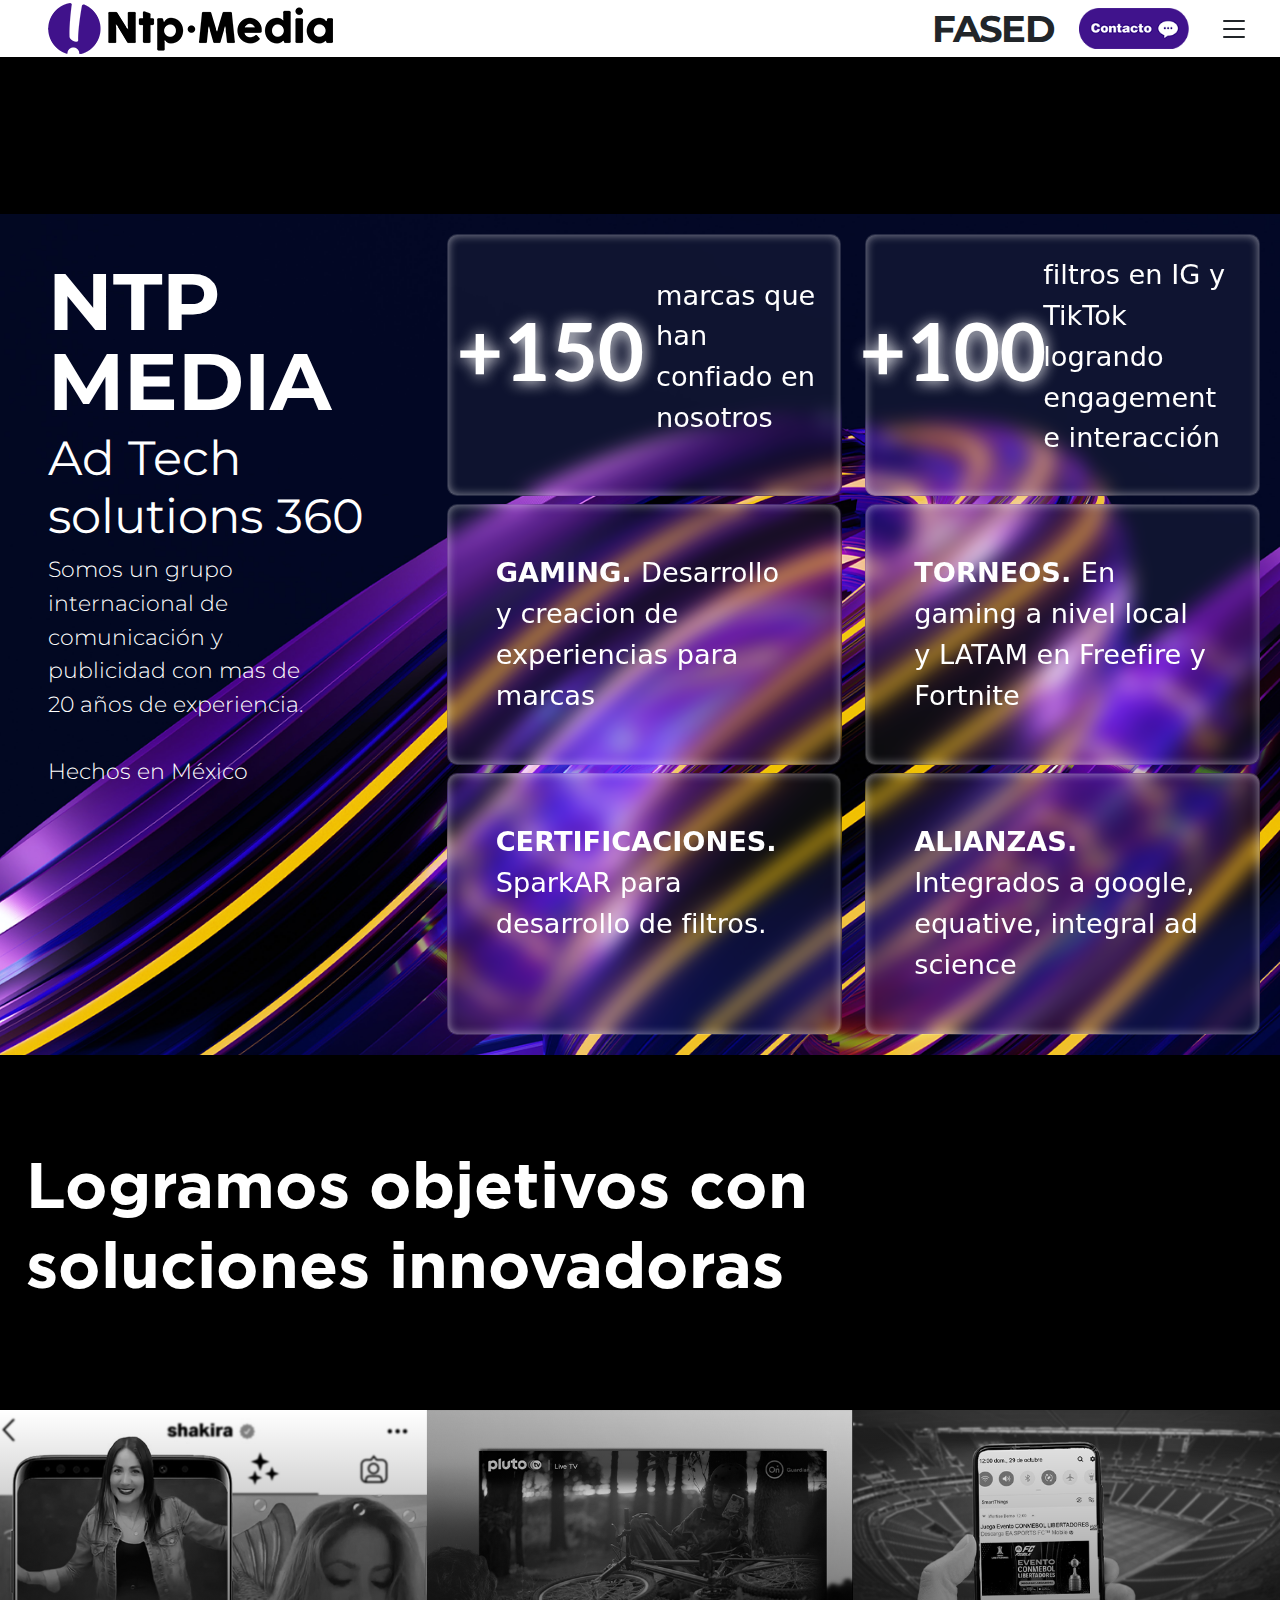
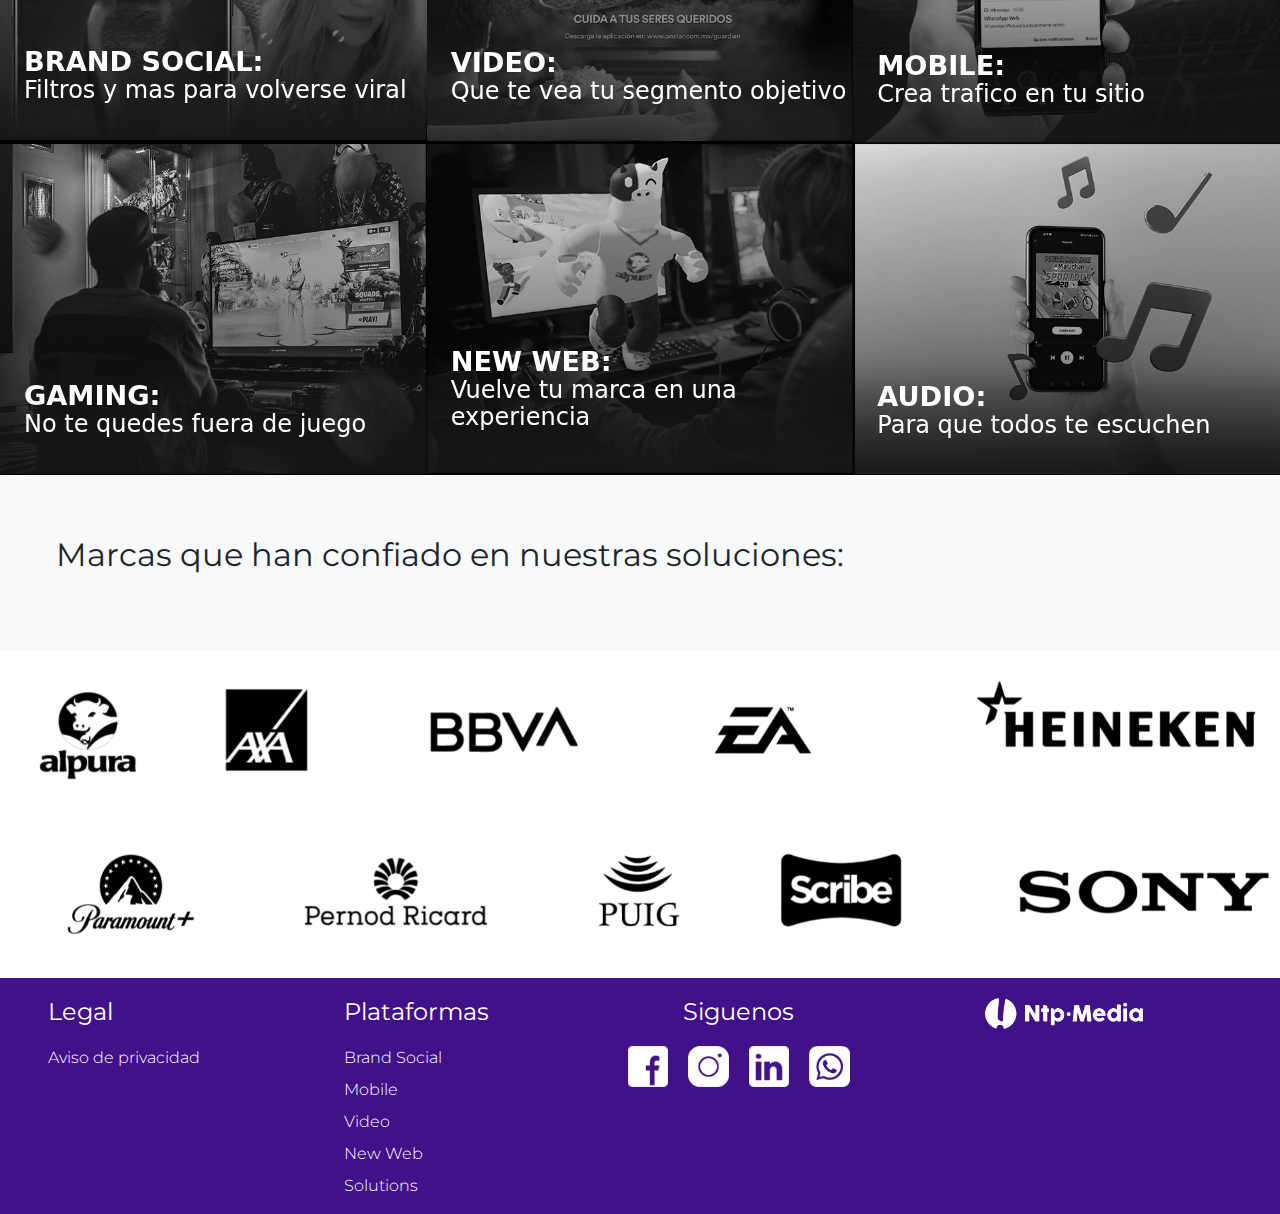
==== index.html @ c93f2723 "Cambios de responsividad en fuentes Cambios de display en seccion soluciones" ====
<!DOCTYPE html>
<html lang="es">

<head>
  <meta charset="UTF-8">
  <meta name="viewport" content="width=device-width, initial-scale=1.0">
  <title>NTP - Media</title>
  <link href="https://cdn.jsdelivr.net/npm/bootstrap@5.0.0/dist/css/bootstrap.min.css" rel="stylesheet">
  <link rel="icon" type="image/x-icon" href="./public/img/icono morado.png">
  <!--Fuentes-->
  <link rel="preconnect" href="https://fonts.googleapis.com">
  <link rel="preconnect" href="https://fonts.gstatic.com" crossorigin>
  <link
    href="https://fonts.googleapis.com/css2?family=Anton&family=Montserrat:ital,wght@0,100..900;1,100..900&display=swap"
    rel="stylesheet">
  <!--Aleo-->
  <link 
  href="https://fonts.googleapis.com/css2?family=Aleo:ital,wght@0,100..900;1,100..900&display=swap" 
  rel="stylesheet">
  <link href="./front.css" rel="stylesheet">
</head>

<body>
  <header class="bg-white text-dark">
    <nav class="navbar p-0 main-nav w-100 " id="mi-navbar">
      <!--Logo header NTP-->
      <div class="px-5 py-0 d-flex col-lg-8 col-md-6 col-sm-5 col-12 align-items-center justify-content-center 
      justify-content-lg-start justify-content-md-start justify-content-sm-center ">
        <img id="logo" src="./public/Encabezado/Logotipo NTP encabezado.png" alt="Logo" class="img-header">
      </div>
      <!--Resto de Elementos del header-->
      <div class="col-12 col-lg-4 col-md-6 col-sm-7 py-0 px-4">
        <!--Row-->
        <div class="row justify-content-center
        justify-content-lg-end justify-content-md-end justify-content-sm-center ">
          <!--Boton FACED-->
          <div class="d-flex align-items-center justify-content-end col-5 ">            
            <button class="btn montserrat-bold fased-1 p-0">FASED</button>
          </div>
          <!--Boton Contacto-->
          <div class="d-flex align-items-center justify-content-center col-4 p-0">
            <button id="btn_contacto" class="btn btn-outline-light ">
              <img src="./public/Encabezado/botón contacto ntp.png" alt="Descripción de la imagen"
                class="d-block img-header">
            </button>
          </div>
          <!--Boton Menu-->
          <div class="d-flex align-items-center justify-content-start col-2  p-1">
            <button class="btn " type="button" data-bs-toggle="offcanvas" data-bs-target="#offcanvasRight"
              aria-controls="offcanvasTop">
              <svg xmlns="http://www.w3.org/2000/svg" width="32" height="32" fill="currentColor" class="bi bi-list"
                viewBox="0 0 16 16">
                <path fill-rule="evenodd"
                  d="M2.5 12a.5.5 0 0 1 .5-.5h10a.5.5 0 0 1 0 1H3a.5.5 0 0 1-.5-.5m0-4a.5.5 0 0 1 .5-.5h10a.5.5 0 0 1 0 1H3a.5.5 0 0 1-.5-.5m0-4a.5.5 0 0 1 .5-.5h10a.5.5 0 0 1 0 1H3a.5.5 0 0 1-.5-.5" />
              </svg>
            </button>
            <div class="offcanvas offcanvas-end" tabindex="-1" id="offcanvasRight" aria-labelledby="offcanvasRightLabel"
              data-bs-scroll="true">
              <div class="offcanvas-header">
                <h5 id="offcanvasRightLabel">Offcanvas right</h5>
                <button type="button" class="btn-close text-reset" data-bs-dismiss="offcanvas"
                  aria-label="Close"></button>
              </div>
              <div class="offcanvas-body">
              </div>
            </div>
          </div>
        </div>
      </div>
    </nav>
  </header>

  <!--SECCION VIDEO-->
  <section class="position-relative">
    <video autoplay muted loop src="./public/Videos/Bienvenida_1.mp4" class="w-100"></video>
  </section>


  <section class="container-fluid" id="seccion_datos_duros">
    <!--Division por seccion-->
    <div class="row">
      <!--Columna Texto-->
      <div id="text-section" class="col-lg-4 col-md-4 col-sm-12 text-white fs-2 p-5">
        <h1 class="press-3 montserrat-bold lh-1">NTP MEDIA<br></h1>
        <h2 class="subt-3 montserrat-regular">Ad Tech solutions 360 <br></h2>
        <div class="col-8 col-md-10 col-sm-12">
          <p class="txt-2 montserrat-light">Somos un grupo internacional de comunicación y publicidad con mas de 20 años
            de experiencia.
            <br>
            <br>
            Hechos en México
          </p>
        </div>
      </div>
      <!--Fin Columna Texto-->

      <!--Columna Datos Duros-->
      <div id="text-section" class="col-lg-8 col-md-8 col-sm-12">
        <!--Fila 1-->

        <div class="row div_tarjetas_de_datos gy-2">
          <!--Tarjeta 1-->
          <div class="d-flex col-lg-6 col-md-6 col-sm-12 col-12">
            <div class="d-flex tarjeta_dato_duro text-white h-100 align-items-center">
              <div class="contenido_tarjeta_dato_duro row align-items-center">
                <p class="aleo-bold d-flex justify-content-center texto-blur 
                          col-6 col-lg-6 col-md-12 col-sm-6">
                  +150
                </p>
                <div class="d-flex align-items-center
                            col-6 col-lg-6 col-md-12 col-sm-6">
                  <p class="justify-content-center subt-2">
                    marcas que han confiado en nosotros
                  </p>
                </div>
              </div>
            </div>
          </div>
          <!--Fin Tarjeta 1-->
          <!--Tarjeta 2-->
          <div class="d-flex col-lg-6 col-md-6 col-sm-12 col-12">
            <div class="d-flex tarjeta_dato_duro text-white h-100 align-items-center">
              <div class="contenido_tarjeta_dato_duro row h-100 align-items-center">
                <p class="aleo-bold d-flex justify-content-center texto-blur
                          col-5 col-lg-5 col-md-12 col-sm-5 ">
                  +100
                </p>
                <div class="d-flex align-items-center
                            col-7 col-lg-7 col-md-12 col-sm-7">
                  <p class="justify-content-center subt-2">
                    filtros en IG y TikTok logrando engagement e interacción
                  </p>
                </div>
              </div>
            </div>
          </div>
          <!--Fin Tarjeta 2-->
          <!--Tarjeta 1-->
          <div class="col-lg-6 col-md-6 col-sm-12 col-12 ">
            <div class="tarjeta_dato_duro text-white h-100">
              <div class="contenido_tarjeta_dato_duro p-5">
                <span class="justify-content-center subt-2 fw-bold">GAMING. </span> <span
                  class="justify-content-center subt-2">Desarrollo y creacion de experiencias para marcas </span>
              </div>
            </div>
          </div>
          <!--Fin Tarjeta 1-->
          <!--Tarjeta 2-->
          <div class="col-lg-6 col-md-6 col-sm-12 col-12">
            <div class="tarjeta_dato_duro text-white h-100">
              <div class="contenido_tarjeta_dato_duro p-5">
                <span class="justify-content-center subt-2 fw-bold">TORNEOS. </span> <span
                  class="justify-content-center subt-2">En gaming a nivel local y LATAM en Freefire y Fortnite </span>
              </div>
            </div>
          </div>
          <!--Fin Tarjeta 2-->
          <!--Tarjeta 1-->
          <div class="col-lg-6 col-md-6 col-sm-12 col-12">
            <div class="tarjeta_dato_duro text-white h-100">
              <div class="contenido_tarjeta_dato_duro p-5">
                <span class="justify-content-center subt-2 fw-bold">CERTIFICACIONES. </span> <span
                  class="justify-content-center subt-2">SparkAR para desarrollo de filtros.</span>
              </div>
            </div>
          </div>
          <!--Fin Tarjeta 1-->
          <!--Tarjeta 2-->
          <div class="col-lg-6 col-md-6 col-sm-12 col-12">
            <div class="tarjeta_dato_duro text-white h-100">
              <div class="contenido_tarjeta_dato_duro p-5">
                <span class="justify-content-center subt-2 fw-bold">ALIANZAS. </span> <span
                  class="justify-content-center subt-2">Integrados a google, equative, integral ad science</span>
              </div>
            </div>
          </div>
          <!--Fin Tarjeta 2-->
        </div>
        <!--Fin Fila-->
      </div>
      <!--Fin Columna Datos Duros-->
    </div>
    <!--Fin division por seccion-->
  </section>

  <!-- Seccion  Texto en negro-->
  <section id="seccion-texto" class="text-white">
    <div class="col-8">
      <p class="press-1 homepagebk lh-sm">
        Logramos objetivos con soluciones innovadoras
      </p>
    </div>
  </section>

  <!--Seccion soluciones-->
  <section class="container-fluid" id="seccion-soluciones">
    <div class="row">
      <div class="col-lg-4 col-md-6 col-sm-6 p-0 col-solucion">
        <a href="." target="_blank" class="d-block card_prod">
          <div class="card-solucion">
            <img src="./public/Soluciones/Brand_Social_1.png" alt="Imagen" class="">
            <div class="texto-solucion text-white w-100 m-4">
              <span class="subt-2 fw-bold lh-1">BRAND SOCIAL: <br> </span>
              <span class="subt-3 lh-1">Filtros y mas para volverse viral</span>
            </div>
          </div>
        </a>
      </div>
      <div class="col-lg-4 col-md-6 col-sm-6 p-0 col-solucion">
        <a href="." target="_blank" class="d-block card_prod">
          <div class="card-solucion">
            <img src="./public/Soluciones/Video_1.png" alt="Imagen" class="">
            <div class="texto-solucion text-white w-100 m-4">
              <span class="subt-2 fw-bold lh-1">VIDEO: <br> </span>
              <span class="subt-3 lh-1">Que te vea tu segmento objetivo</span>
            </div>
          </div>
        </a>
      </div>
      <div class="col-lg-4 col-md-6 col-sm-6 p-0 col-solucion">
        <a href="." target="_blank" class="d-block card_prod">
          <div class="card-solucion">
            <img src="./public/Soluciones/Mobile_1.png" alt="Imagen" class="">
            <div class="texto-solucion text-white w-100 m-4">
              <span class="subt-2 fw-bold lh-1">MOBILE: <br> </span>
              <span class="subt-3 lh-1">Crea trafico en tu sitio <br> </span>
            </div>
          </div>
        </a>
      </div>
      <div class="col-lg-4 col-md-6 col-sm-6 p-0 col-solucion">
        <a href="." target="_blank" class="d-block card_prod">
          <div class="card-solucion">
            <img src="./public/Soluciones/Gaming_1.png" alt="Imagen" class="">
            <div class="texto-solucion text-white w-100 m-4">
              <span class="subt-2 fw-bold lh-1">GAMING: <br> </span>
              <span class="subt-3 lh-1">No te quedes fuera de juego</span>
            </div>
          </div>
        </a>
      </div>
      <div class="col-lg-4 col-md-6 col-sm-6 p-0 col-solucion">
        <a href="." target="_blank" class="d-block card_prod">
          <div class="card-solucion">
            <img src="./public/Soluciones/New_Web_1.png" alt="Imagen" class="">
            <div class="texto-solucion text-white w-100 m-4">
              <span class="subt-2 fw-bold lh-1">NEW WEB: <br> </span>
              <span class="subt-3 lh-1">Vuelve tu marca en una experiencia</span>
            </div>
          </div>
        </a>
      </div>
      <div class="col-lg-4 col-md-6 col-sm-6 p-0 col-solucion ">
        <a href="." target="_blank" class="d-block card_prod">
          <div class="card-solucion">
            <img src="./public/Soluciones/TkTk_Solutions_1.png" alt="Imagen" class="">
            <div class="texto-solucion text-white w-100 m-4">
              <span class="subt-2 fw-bold lh-1">AUDIO: <br> </span>
              <span class="subt-3 lh-1">Para que todos te escuchen</span>
            </div>
          </div>
        </a>
      </div>
    </div>
  </section>

  <!-- Seccion  Texto Fondo claro-->
  <section id="seccion-texto" class="text-dark bg-light p-5 container-fluid">
    <div class="p-2">
      <p class="subt-1 montserrat-regular">
        Marcas que han confiado en nuestras soluciones:
      </p>
    </div>
  </section>

  <section class="bg-white">
    <video autoplay muted loop src="./public/Videos/Empresas.mp4" class="w-100" height="auto">
  </section>
  
  <!-- SECCION CARRUSEL
  <section id="carousel-section " class="d-flex">
    <div id="carousel" class="flex-grow-1 overflow-hidden">

    </div>
    <div id="text-carousel" class="p-4">
      <p>.</p>
    </div>
  </section>
  -->
  <footer class="d-flex text-white justify-content-center">
    <section class="row px-5 py-3 justify-content-lg-between justify-content-md-between justify-content-sm-center justify-content-center g-0">
      <div class="text-white text-center text-lg-start text-md-start text-sm-center 
                  col-lg-3 col-md-3 col-sm-6 col-6 px-0 py-0">
        <p class="subt-3 montserrat-regular">Legal</p>
        <div class="row gy-2 pe-3">
          <a href="#" class="text-white txt-1 montserrat-light link-footer" >Aviso de privacidad</a>
        </div>   
      </div>
      <div class="text-white text-center text-lg-start text-md-start text-sm-center
                  col-lg-2 col-md-2 col-sm-6 col-6 px-0 py-0">
        <p class="subt-3 montserrat-regular">Plataformas</p>
        <div class="row gy-2">
          <a href="#" class="text-white txt-1 montserrat-light link-footer" >Brand Social</a>
          <a href="#" class="text-white txt-1 montserrat-light link-footer" >Mobile</a>
          <a href="#" class="text-white txt-1 montserrat-light link-footer" >Video</a>
          <a href="#" class="text-white txt-1 montserrat-light link-footer" >New Web</a>
          <a href="#" class="text-white txt-1 montserrat-light link-footer" >Solutions</a>
        </div>
      </div>
      <div class="text-white text-center jus
                  col-lg-4 col-md-4 col-sm-12 col-12 p-0">
        <p class="subt-3 montserrat-regular">Siguenos</p>
        <div class="row justify-content-lg-center justify-content-md-between justify-content-sm-center justify-content-between px-sm-5 px-5 g-0 px-md-3">
          <div class="col-lg-2 col-md-2 col-sm-2 col-2">
            <a href="#">
              <img src="./public/img/FB logo.png" class="rs-logo" height="75%" width="auto">
            </a>
          </div>
          <div class="col-lg-2 col-md-2 col-sm-2 col-2">
            <a href="#">
              <img src="./public/img/IG logo.png" class="rs-logo" height="75%" width="auto">
            </a>
          </div>
          <div class="col-lg-2 col-md-2 col-sm-2 col-2">
            <a href="#">
              <img src="./public/img/Linked In logo.png" class="rs-logo" height="75%" width="auto">
            </a>
          </div>
          <div class="col-lg-2 col-md-2 col-sm-2 col-2">
            <a href="#">
              <img src="./public/img/WA logo.png" class="rs-logo" height="75%" width="auto">
            </a>
          </div>
        </div>
      </div>
      <div class="col-lg-3 col-md-3 col-sm-6 col-12 p-0 position-relative">
        <div class="px-5 py-1 align-top">
          <img src="./public/img/logo blanco 2024.png" width="80%" class="p-0">
        </div>
      </div>
    </section>
  </footer>

  <script src="https://cdn.jsdelivr.net/npm/bootstrap@5.0.0/dist/js/bootstrap.bundle.min.js"></script>

  <script>
    // Script para cambiar el color de fondo del navbar al hacer scroll
    const navbar = document.getElementById("mi-navbar");
    window.addEventListener("scroll", function () {
      if (window.scrollY > 100) {
        //navbar.style.backgroundColor = "rgba(255, 255, 255, 0.8)";
        //navbar.style.position = "fixed";
        //navbar.style.transitionDuration="0.3s"
        navbar.style.animationName = "anim_navbar_ida_2";
        navbar.style.animationDuration = "0.3s";
        navbar.style.animationFillMode = "forwards";
      } else {
        //navbar.style.backgroundColor = "white";
        //navbar.style.position = "relative";
        //navbar.style.transitionProperty="filter";
        navbar.style.animationName = "anim_navbar_vuelta";
        navbar.style.animationDuration = "0.3s";
        navbar.style.animationFillMode = "forwards";
      }
      window.scroll
    });
  </script>
</body>

</html>
---- front.css ----
#btn_contacto {
  border: none;
  cursor: pointer;
}

#btn_contacto:hover {
  opacity: 0.8;
}



#text-section {
  padding: 20px;
}


body {
  background-color: black;

}

/*Barra de navegacion*/
.main-nav {
  z-index: 2;
}

.bg-color-scroll {
  background-color: #ffffff79;
  transition: background-color 0.3s ease-in-out;
}
.img-header{
  height: 75%;
  width: auto;
  max-width: 100%;
}
/*Seccion video*/
#video-overlay {
  position: absolute;
  top: 0;
  left: 0;
  width: 100%;
  height: 100%;
  background: rgba(0, 0, 0, 0.2);
  display: flex;

}

#texto-video:hover {
  filter: opacity(10%);
  transition: filter 0.3s ease;

}


/*Seccion datos duros*/
#seccion_datos_duros {
  background-image: url("./public/Fondos/Fondo_glass_morph.png");
  background-size: cover;
  background-position: center;


}

.tarjeta_dato_duro {

  background: rgba(255, 255, 255, 0.05);
  /* Fondo transparente */
  border: 1px solid rgba(255, 255, 255, 0.1);
  /* Contorno blanco */
  border-radius: 10px;
  box-shadow: 0 0 10px rgba(255, 255, 255, 0.5) inset;
  backdrop-filter: blur(10px);

}

.contenido_tarjeta_dato_duro {
  padding: 20px;
}

.texto-blur {
  font-size: 5em;
  text-shadow: 1px 1px 15px white;
}

@media (min-width:564px) and (max-width:1200px) {
  .texto-blur {
    font-size: 4em;
    text-shadow: 1px 1px 15px white;
  }
}

/*Seccion texto fondo negro*/
#seccion-texto {
  background-color: black;
  padding-top: 7%;
  padding-bottom: 7%;
  padding-left: 2%;
}



/*Soluciones*/

#seccion-soluciones {
  background-color: #000;
}

.card-solucion {
  max-height: 490px;
  filter: grayscale(100%);
  transition: filter 0.3s ease;
}

.card-solucion::before {
  content: '';
  position: absolute;
  top: 0;
  left: 0;
  width: 100%;
  height: 100%;

  background: linear-gradient(to top, rgba(0, 0, 0, 0.692), transparent);
  z-index: 1;

}

.card-solucion:hover {
  filter: grayscale(0%);
  background: linear-gradient(to top, transparent, transparent);
}

.card_prod {
  position: relative;
  cursor: pointer;
  
}

.card_prod img:hover {
  filter: grayscale(0%);
}

.card_prod img {
  position: relative;
  width: 100%;
  height: auto;
  max-height: 490px;
}


.texto-solucion {
  z-index: 2;
  position: absolute;
  bottom: 0%;
  left: 0%;
  transform: translate(0%, -20%);
  
}

/*Footer*/
footer {
  background-color: #411189;
  width: 100%;
}
.link-footer{
  text-decoration:none;
}
.link-footer:hover{
  font-size: 1.1em;
  background-color: #3b0e80;
}
@media (min-width:100px) and (max-width:350px) {
  .rs-logo {
    max-height: 30%;
    
  }
}

/*Fuentes*/
@font-face {
  font-family: "Homepagebaukasten";
  src: url(./public/fuentes/Homepagebaukasten-Bold.ttf) format("truetype");
}

.homepagebk{
  font-family: "Homepagebaukasten";
}
.montserrat-regular {
  font-family: "Montserrat", sans-serif;
  font-optical-sizing: auto;
  font-weight: 400;
  font-style: normal;
}

.montserrat-light {
  font-family: "Montserrat", sans-serif;
  font-optical-sizing: auto;
  font-weight: 300;
  font-style: normal;
}

.montserrat-semi-bold {
  font-family: "Montserrat", sans-serif;
  font-optical-sizing: auto;
  font-weight: 600;
  font-style: normal;
}

.montserrat-bold {
  font-family: "Montserrat", sans-serif;
  font-optical-sizing: auto;
  font-weight: 700;
  font-style: normal;
}

.montserrat-black {
  font-family: "Montserrat", sans-serif;
  font-optical-sizing: auto;
  font-weight: 900;
  font-style: normal;
}

.anton-regular {
  font-family: "Anton", sans-serif;
  font-weight: 400;
  font-style: normal;
}

.aleo-bold {
  font-family: "Aleo", serif;
  font-optical-sizing: auto;
  font-weight: 700;
  font-style: normal;
}


.press-1 {
  font-size: 4em;
}

.press-2 {
  font-size: 3em;
}

.press-3 {
  font-size: 2.5em;
}

.subt-1 {
  font-size: 2em;
}

.subt-2 {
  font-size: 1.7em;
}

.subt-3 {
  font-size: 1.5em;
}

.txt-1 {
  font-size: 1em;
}

.txt-2 {
  font-size: 0.7em;
}

.txt-3 {
  font-size: 0.5em;
}

.fased-1 {
  font-size: 2.3em;
  letter-spacing: -0.05em;
}

.color-verde {
  background-color: green;
}

@media (min-width:100px) and (max-width:570px) {
  .press-1{
    font-size: 2em;
  }
  .press-2 {
    font-size: 1.8em;
  }
  
  .press-3 {
    font-size: 1.6em;
  }
  
  .subt-1 {
    font-size: 1.5em;
  }
  
  .subt-2 {
    font-size: 1.3em;
  }
  
  .subt-3 {
    font-size: 0.9em;
  }
  
  .txt-1 {
    font-size: .6em;
  }
  
  .txt-2 {
    font-size: 0.5em;
  }
  
  .txt-3 {
    font-size: 0.25em;
  }
  
  .fased-1 {
    font-size: 1.9em;
    letter-spacing: -0.05em;
  }
}
@media (min-width:768px) and (max-width:880px) {
  .press-3 {
    font-size: 2.2em;
    
  }
}
@media (min-width:768px) and (max-width:1000px) {
  .subt-2 {
    font-size: 1.2em;
    
  }
}

@keyframes anim_navbar_regreso {
  from {
    background-color: #ffffff79;
    position: fixed;
  }

  to {
    background-color: #fff;
    position: relative;
  }
}

@keyframes anim_navbar_ida {
  from {
    background-color: #fff;
    position: relative;
  }

  to {
    background-color: #ffffff79;
    position: fixed;
  }
}

@keyframes anim_navbar_ida_2 {
  0% {
    position: relative;
    background-color: #fff;
  }

  1% {
    position: fixed;
  }

  100% {
    background-color: #ffffff79;
    position: fixed;
  }
}

@keyframes anim_navbar_vuelta_2 {
  0% {
    position: fixed;
    background-color: #ffffff79;
  }

  1% {
    position: relative;
  }

  100% {
    background-color: #fff;
    position: relative;
  }
}
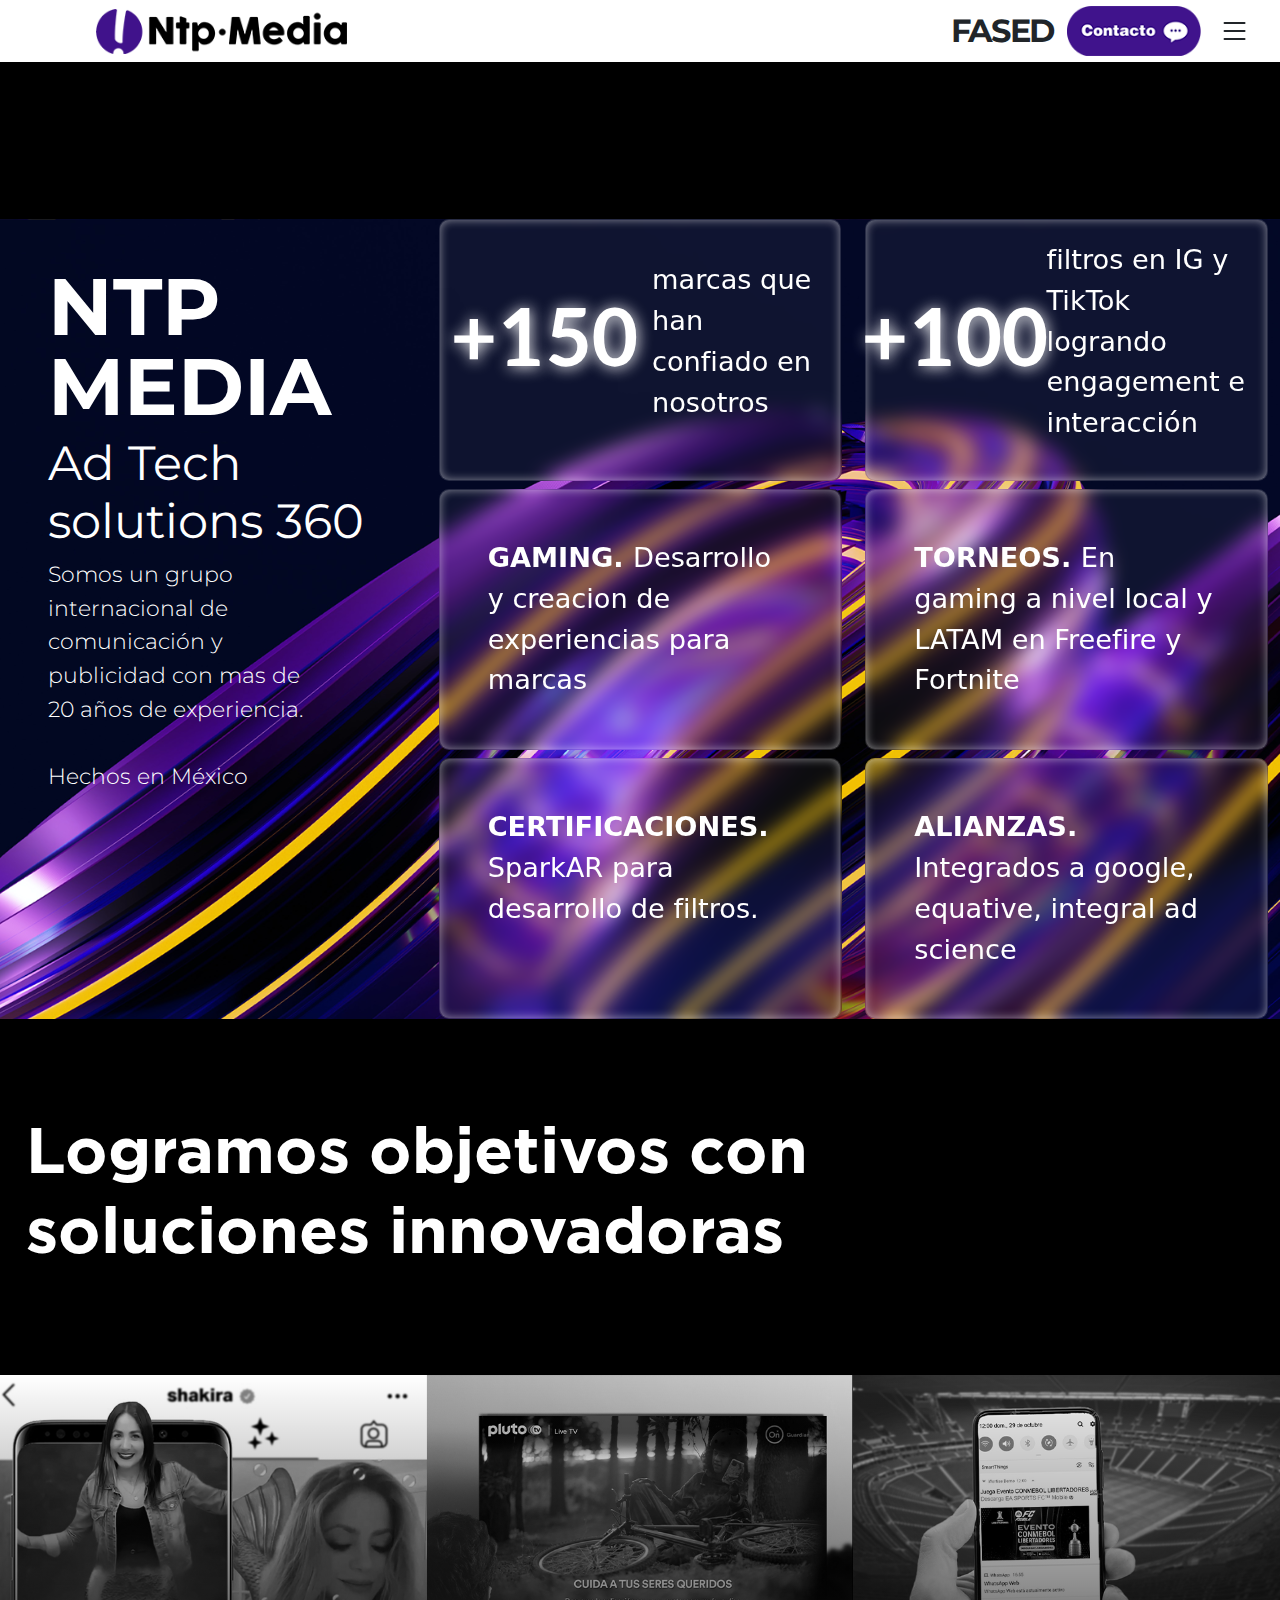
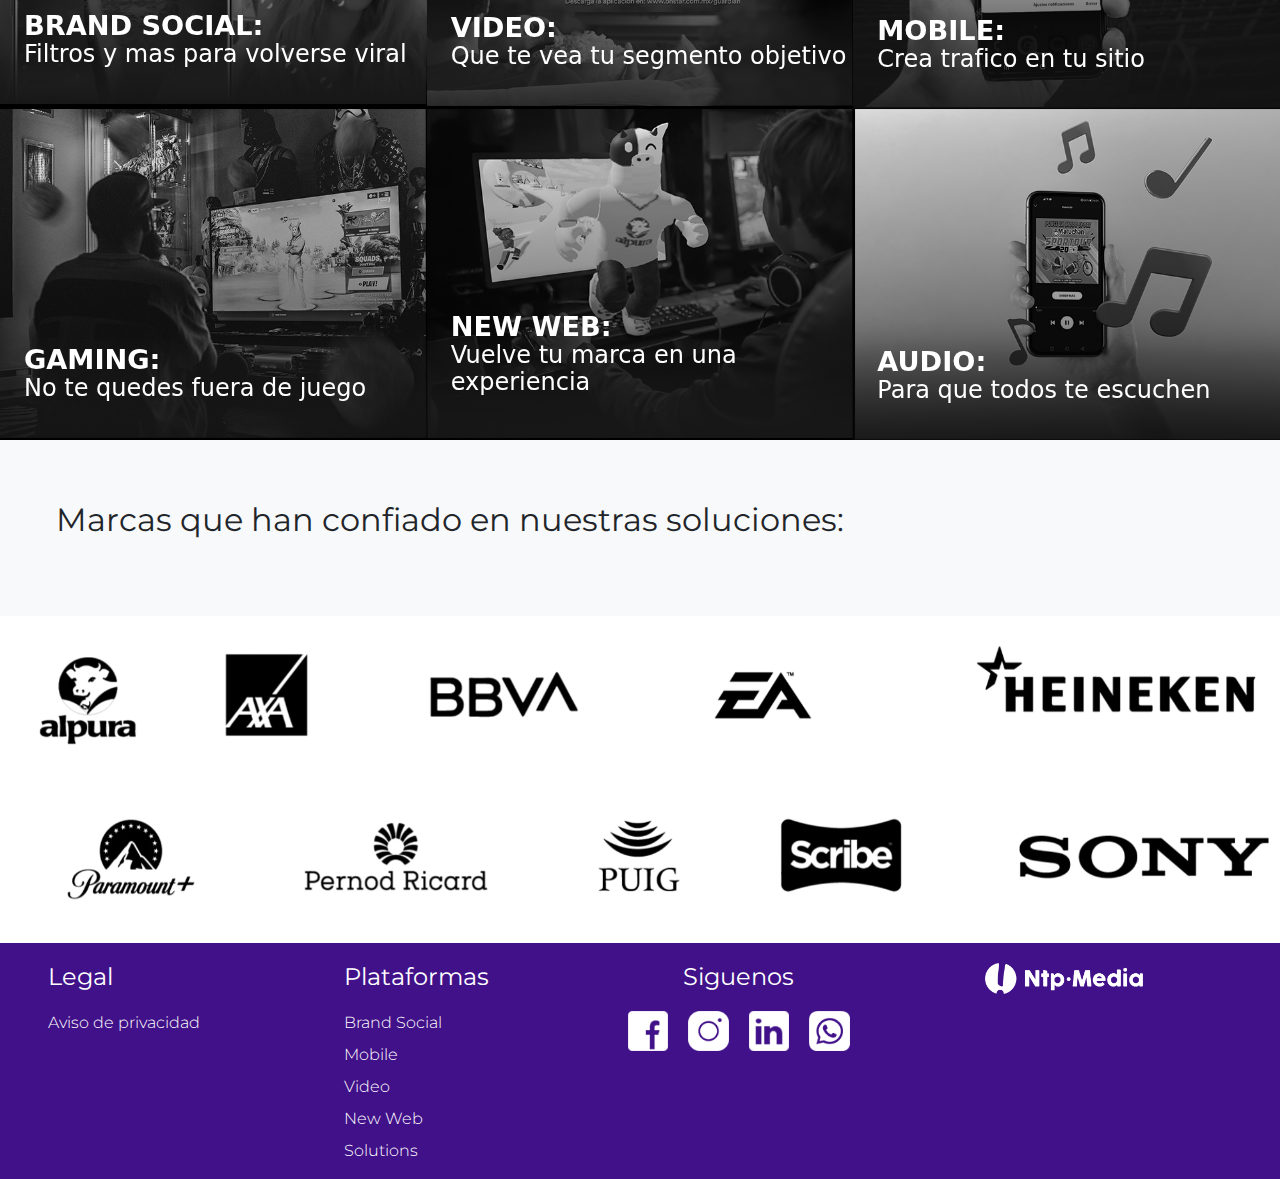
==== commit 0246ca9f: "Cambios de tamaño en barra de navegación: -Tamaño logo ntp -Margen aumentado en displays grandes -Ta" ====
--- a/index.html
+++ b/index.html
@@ -24,31 +24,34 @@
   <header class="bg-white text-dark">
     <nav class="navbar p-0 main-nav w-100 " id="mi-navbar">
       <!--Logo header NTP-->
-      <div class="px-5 py-0 d-flex col-lg-8 col-md-6 col-sm-5 col-12 align-items-center justify-content-center 
-      justify-content-lg-start justify-content-md-start justify-content-sm-center ">
-        <img id="logo" src="./public/Encabezado/Logotipo NTP encabezado.png" alt="Logo" class="img-header">
+      <div class="d-flex ps-lg-5 ps-md-3 ps-sm-2 ps-0 py-0 
+                  col-lg-8 col-md-6 col-sm-6 col-6 
+                  align-items-center justify-content-center 
+                  justify-content-lg-start justify-content-md-start 
+                  justify-content-sm-center d-block">
+        <img id="logo" src="./public/Encabezado/Logotipo NTP encabezado.png" alt="Logo" class="img-logo-ntp ms-lg-5">
       </div>
       <!--Resto de Elementos del header-->
-      <div class="col-12 col-lg-4 col-md-6 col-sm-7 py-0 px-4">
+      <div class="col-6 col-lg-4 col-md-6 col-sm-6 py-0 px-4">
         <!--Row-->
         <div class="row justify-content-center
-        justify-content-lg-end justify-content-md-end justify-content-sm-center ">
+        justify-content-lg-end justify-content-md-end justify-content-sm-center p-0">
           <!--Boton FACED-->
-          <div class="d-flex align-items-center justify-content-end col-5 ">            
-            <button class="btn montserrat-bold fased-1 p-0">FASED</button>
+          <div class="d-flex align-items-center justify-content-end col-6 p-0">            
+            <button class="btn montserrat-bold fased-1 fased-btn">FASED</button>
           </div>
           <!--Boton Contacto-->
           <div class="d-flex align-items-center justify-content-center col-4 p-0">
-            <button id="btn_contacto" class="btn btn-outline-light ">
+            <button id="btn_contacto" class="btn btn-outline-light p-0">
               <img src="./public/Encabezado/botón contacto ntp.png" alt="Descripción de la imagen"
-                class="d-block img-header">
+                class="img-btn p-0">
             </button>
           </div>
           <!--Boton Menu-->
-          <div class="d-flex align-items-center justify-content-start col-2  p-1">
-            <button class="btn " type="button" data-bs-toggle="offcanvas" data-bs-target="#offcanvasRight"
+          <div class="d-flex align-items-center justify-content-start col-2 px-0">
+            <button class="btn w-100 px-0" type="button" data-bs-toggle="offcanvas" data-bs-target="#offcanvasRight"
               aria-controls="offcanvasTop">
-              <svg xmlns="http://www.w3.org/2000/svg" width="32" height="32" fill="currentColor" class="bi bi-list"
+              <svg xmlns="http://www.w3.org/2000/svg" width="32" height="32" fill="currentColor" class="bi bi-list w-100 "
                 viewBox="0 0 16 16">
                 <path fill-rule="evenodd"
                   d="M2.5 12a.5.5 0 0 1 .5-.5h10a.5.5 0 0 1 0 1H3a.5.5 0 0 1-.5-.5m0-4a.5.5 0 0 1 .5-.5h10a.5.5 0 0 1 0 1H3a.5.5 0 0 1-.5-.5m0-4a.5.5 0 0 1 .5-.5h10a.5.5 0 0 1 0 1H3a.5.5 0 0 1-.5-.5" />
@@ -72,7 +75,7 @@
 
   <!--SECCION VIDEO-->
   <section class="position-relative">
-    <video autoplay muted loop src="./public/Videos/Bienvenida_1.mp4" class="w-100"></video>
+    <video id="video_ntp" autoplay muted loop src="./public/Videos/Bienvenida_1.mp4" class="w-100"></video>
   </section>
 
 
@@ -274,19 +277,9 @@
   </section>
 
   <section class="bg-white">
-    <video autoplay muted loop src="./public/Videos/Empresas.mp4" class="w-100" height="auto">
-  </section>
-  
-  <!-- SECCION CARRUSEL
-  <section id="carousel-section " class="d-flex">
-    <div id="carousel" class="flex-grow-1 overflow-hidden">
-
-    </div>
-    <div id="text-carousel" class="p-4">
-      <p>.</p>
-    </div>
-  </section>
-  -->
+    <video id="video_marcas" autoplay muted loop src="./public/Videos/Empresas.mp4" class="w-100" height="auto">
+  </section>
+
   <footer class="d-flex text-white justify-content-center">
     <section class="row px-5 py-3 justify-content-lg-between justify-content-md-between justify-content-sm-center justify-content-center g-0">
       <div class="text-white text-center text-lg-start text-md-start text-sm-center 
@@ -348,23 +341,31 @@
     const navbar = document.getElementById("mi-navbar");
     window.addEventListener("scroll", function () {
       if (window.scrollY > 100) {
-        //navbar.style.backgroundColor = "rgba(255, 255, 255, 0.8)";
-        //navbar.style.position = "fixed";
-        //navbar.style.transitionDuration="0.3s"
         navbar.style.animationName = "anim_navbar_ida_2";
         navbar.style.animationDuration = "0.3s";
         navbar.style.animationFillMode = "forwards";
       } else {
-        //navbar.style.backgroundColor = "white";
-        //navbar.style.position = "relative";
-        //navbar.style.transitionProperty="filter";
-        navbar.style.animationName = "anim_navbar_vuelta";
+        navbar.style.animationName = "anim_navbar_vuelta_2";
         navbar.style.animationDuration = "0.3s";
         navbar.style.animationFillMode = "forwards";
       }
       window.scroll
     });
   </script>
+  <script>
+    //Script para pausar video cabecera.
+    document.addEventListener("visibilitychange", function() {
+      var videoNtp = document.getElementById("video_ntp");
+      var videoMarcas = document.getElementById("video_marcas");
+      if (document.visibilityState === 'hidden') {
+        videoNtp.pause();
+        videoMarcas.pause();
+      } else {
+        videoNtp.play();
+        videoMarcas.play();
+      }
+    });
+    </script>
 </body>
 
 </html>--- a/front.css
+++ b/front.css
@@ -1,3 +1,12 @@
+body {
+  background-color: black;
+
+}
+
+/*Barra de navegacion*/
+.main-nav {
+  z-index: 2;
+}
 #btn_contacto {
   border: none;
   cursor: pointer;
@@ -8,31 +17,35 @@
 }
 
 
-
-#text-section {
-  padding: 20px;
-}
-
-
-body {
-  background-color: black;
-
-}
-
-/*Barra de navegacion*/
-.main-nav {
-  z-index: 2;
-}
-
 .bg-color-scroll {
   background-color: #ffffff79;
   transition: background-color 0.3s ease-in-out;
 }
-.img-header{
-  height: 75%;
+.img-btn{
+  height: 100%;
   width: auto;
   max-width: 100%;
 }
+.img-logo-ntp{
+  height: 45px;
+  width: auto;
+  max-width: 100%;
+  min-width: 250px;
+}
+.fased-btn{
+  height: 100%;
+  width: auto;
+  max-width: 100%;
+}
+@media (min-width:0px) and (max-width:500px) {
+  .img-logo-ntp {
+    height: 30px;
+    width: auto;
+    max-width: 100%;
+    min-width: 150px;
+  }
+}
+
 /*Seccion video*/
 #video-overlay {
   position: absolute;
@@ -270,7 +283,7 @@
 }
 
 .fased-1 {
-  font-size: 2.3em;
+  font-size: 200%;
   letter-spacing: -0.05em;
 }
 
@@ -315,7 +328,7 @@
   }
   
   .fased-1 {
-    font-size: 1.9em;
+    font-size: 150%;
     letter-spacing: -0.05em;
   }
 }
@@ -331,28 +344,10 @@
     
   }
 }
-
-@keyframes anim_navbar_regreso {
-  from {
-    background-color: #ffffff79;
-    position: fixed;
-  }
-
-  to {
-    background-color: #fff;
-    position: relative;
-  }
-}
-
-@keyframes anim_navbar_ida {
-  from {
-    background-color: #fff;
-    position: relative;
-  }
-
-  to {
-    background-color: #ffffff79;
-    position: fixed;
+@media (min-width:100px) and (max-width:500px) {
+  .fased-1 {
+    font-size: 100%;
+    letter-spacing: -0.05em;
   }
 }
 
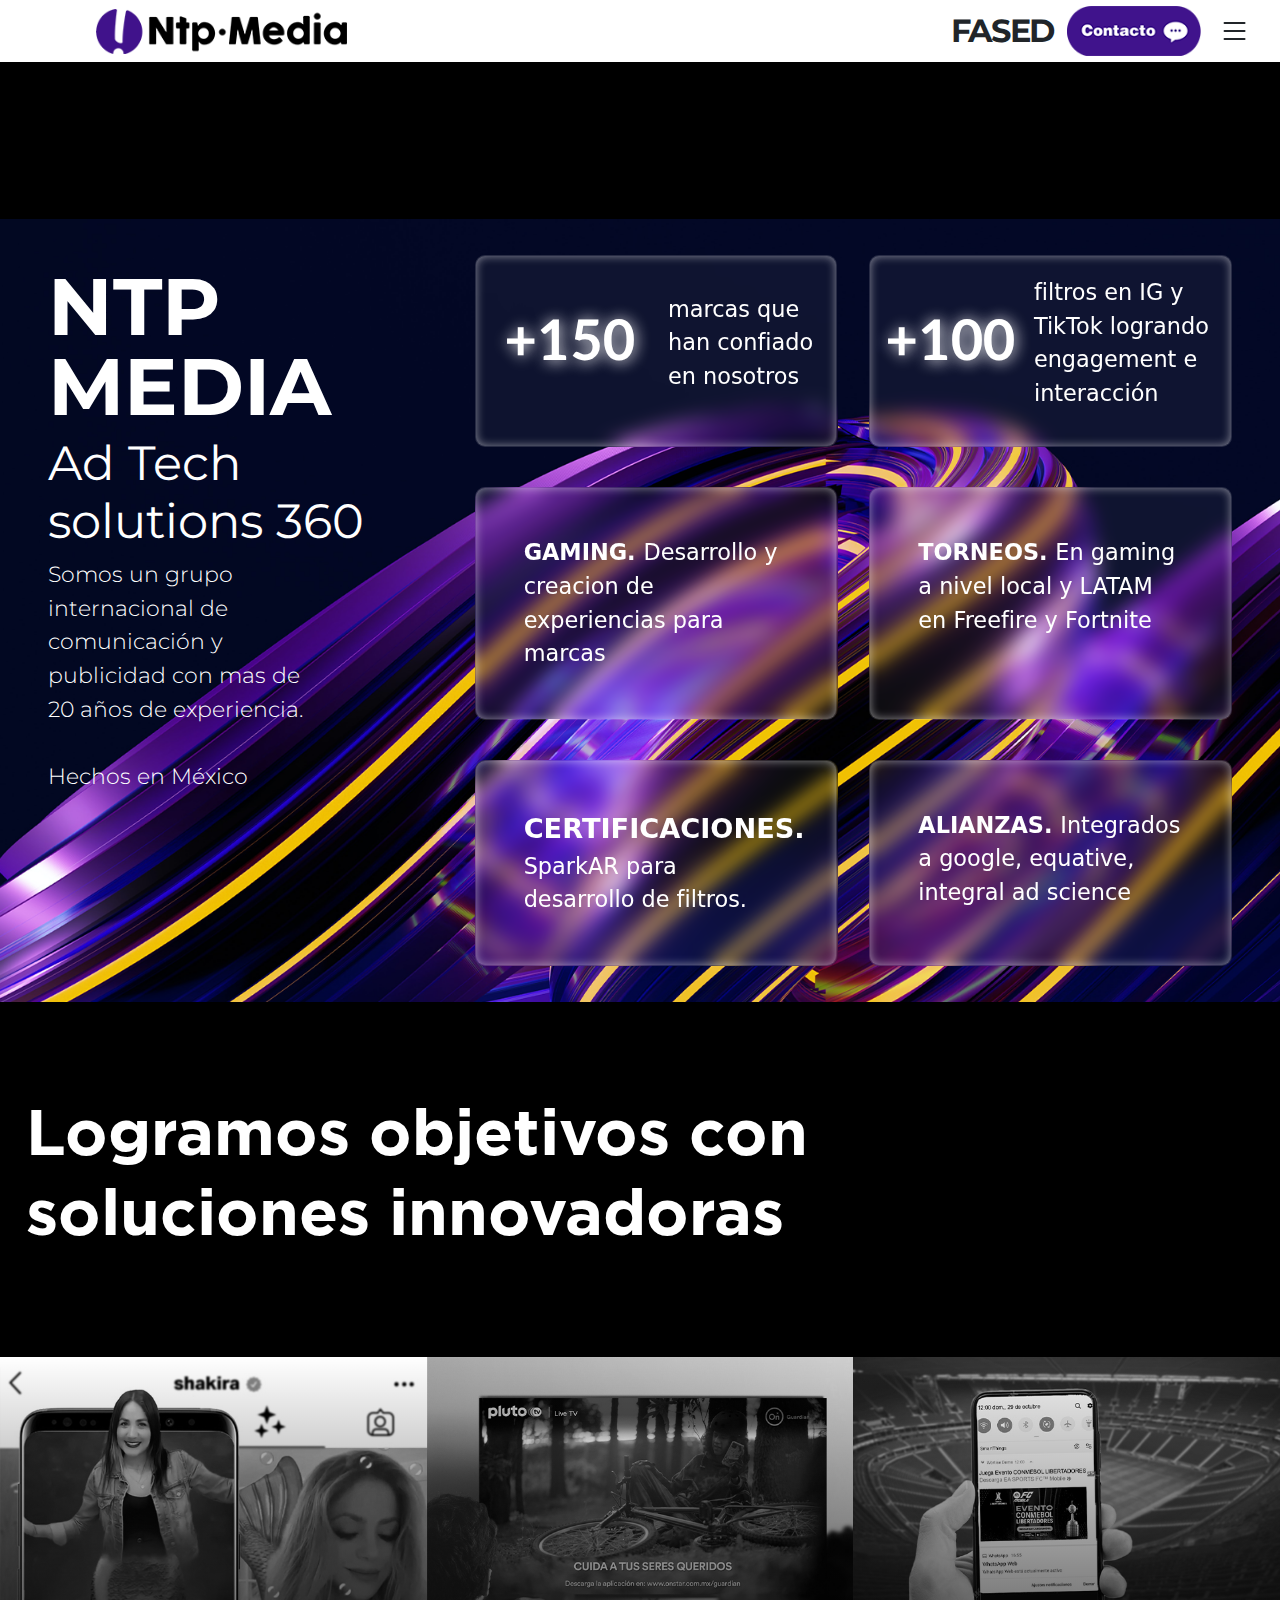
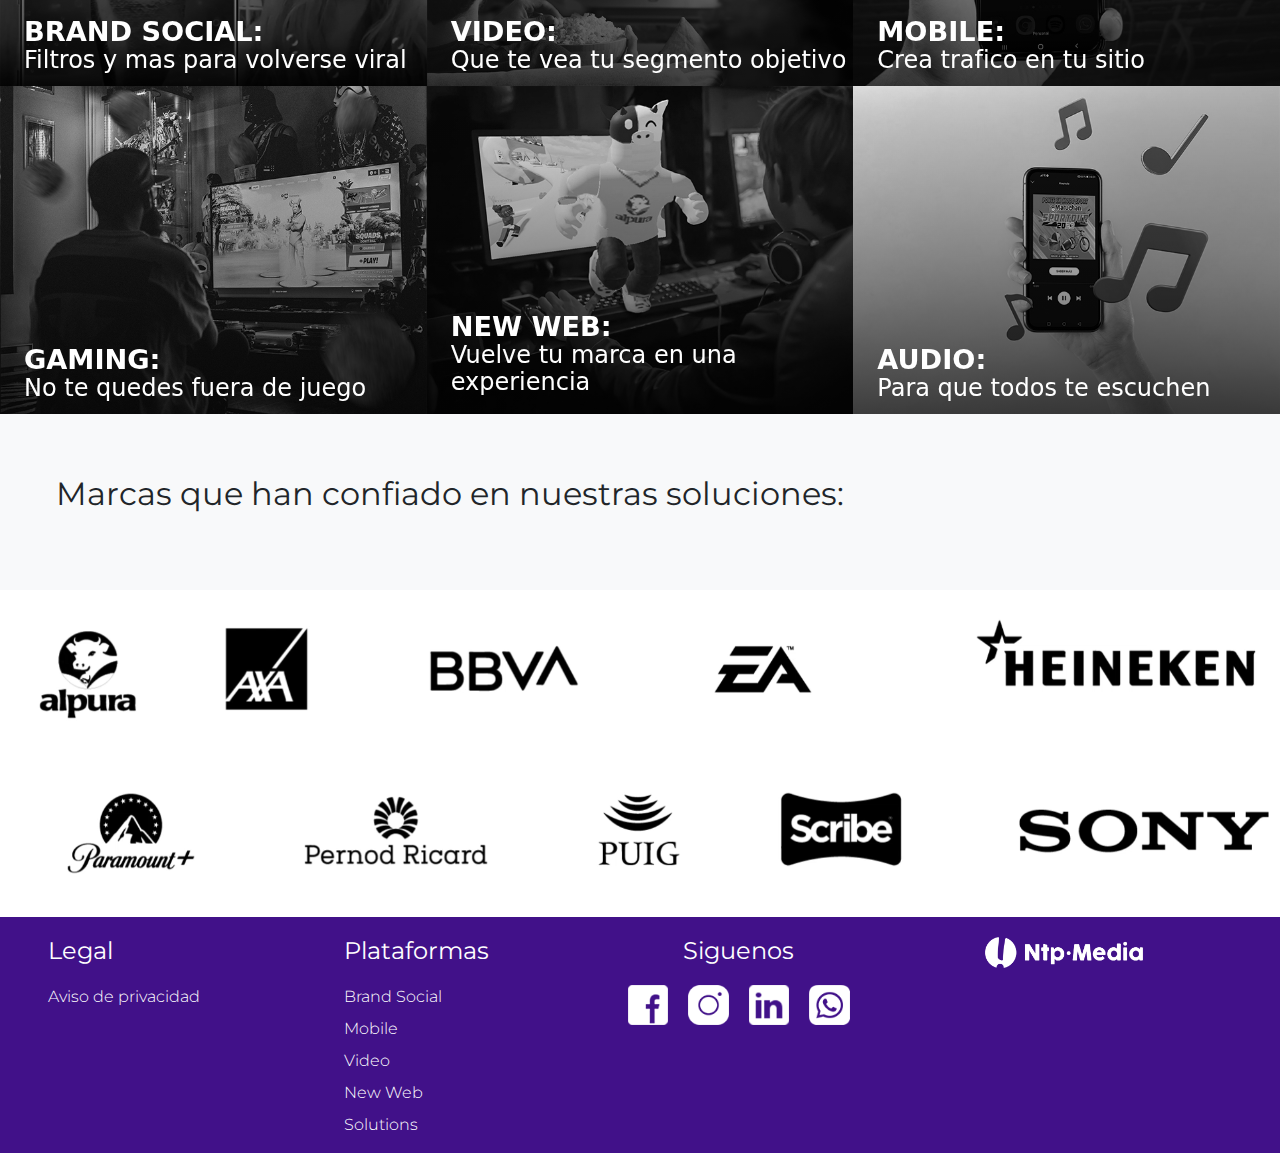
==== commit fe1a332c: "Cambios en tarjetas: -Mas margen -Texto mas pequeños -Cambios en responsividad Cambios en seccion so" ====
--- a/index.html
+++ b/index.html
@@ -101,18 +101,18 @@
       <div id="text-section" class="col-lg-8 col-md-8 col-sm-12">
         <!--Fila 1-->
 
-        <div class="row div_tarjetas_de_datos gy-2">
+        <div class="row div_tarjetas_de_datos gy-2 px-4">
           <!--Tarjeta 1-->
-          <div class="d-flex col-lg-6 col-md-6 col-sm-12 col-12">
-            <div class="d-flex tarjeta_dato_duro text-white h-100 align-items-center">
-              <div class="contenido_tarjeta_dato_duro row align-items-center">
+          <div class="col-lg-6 col-md-6 col-sm-12 col-12 p-3">
+            <div class="tarjeta_dato_duro text-white h-100 align-items-center">
+              <div class="contenido_tarjeta_dato_duro row h-100 align-items-center">
                 <p class="aleo-bold d-flex justify-content-center texto-blur 
-                          col-6 col-lg-6 col-md-12 col-sm-6">
+                          col-12 col-lg-6 col-md-12 col-sm-6 ">
                   +150
                 </p>
                 <div class="d-flex align-items-center
-                            col-6 col-lg-6 col-md-12 col-sm-6">
-                  <p class="justify-content-center subt-2">
+                            col-12 col-lg-6 col-md-12 col-sm-6">
+                  <p class="justify-content-center subt-2-a">
                     marcas que han confiado en nosotros
                   </p>
                 </div>
@@ -121,16 +121,16 @@
           </div>
           <!--Fin Tarjeta 1-->
           <!--Tarjeta 2-->
-          <div class="d-flex col-lg-6 col-md-6 col-sm-12 col-12">
-            <div class="d-flex tarjeta_dato_duro text-white h-100 align-items-center">
+          <div class=" col-lg-6 col-md-6 col-sm-12 col-12 p-3">
+            <div class="tarjeta_dato_duro text-white h-100 align-items-center">
               <div class="contenido_tarjeta_dato_duro row h-100 align-items-center">
                 <p class="aleo-bold d-flex justify-content-center texto-blur
-                          col-5 col-lg-5 col-md-12 col-sm-5 ">
+                          col-12 col-lg-5 col-md-12 col-sm-5 ">
                   +100
                 </p>
                 <div class="d-flex align-items-center
-                            col-7 col-lg-7 col-md-12 col-sm-7">
-                  <p class="justify-content-center subt-2">
+                            col-12 col-lg-7 col-md-12 col-sm-7">
+                  <p class="justify-content-center subt-2-a">
                     filtros en IG y TikTok logrando engagement e interacción
                   </p>
                 </div>
@@ -139,41 +139,41 @@
           </div>
           <!--Fin Tarjeta 2-->
           <!--Tarjeta 1-->
-          <div class="col-lg-6 col-md-6 col-sm-12 col-12 ">
+          <div class="col-lg-6 col-md-6 col-sm-12 col-12 p-3">
             <div class="tarjeta_dato_duro text-white h-100">
               <div class="contenido_tarjeta_dato_duro p-5">
-                <span class="justify-content-center subt-2 fw-bold">GAMING. </span> <span
-                  class="justify-content-center subt-2">Desarrollo y creacion de experiencias para marcas </span>
+                <span class="justify-content-center subt-2-a fw-bold">GAMING. </span> <span
+                  class="justify-content-center subt-2-a">Desarrollo y creacion de experiencias para marcas </span>
               </div>
             </div>
           </div>
           <!--Fin Tarjeta 1-->
           <!--Tarjeta 2-->
-          <div class="col-lg-6 col-md-6 col-sm-12 col-12">
+          <div class="col-lg-6 col-md-6 col-sm-12 col-12 p-3">
             <div class="tarjeta_dato_duro text-white h-100">
               <div class="contenido_tarjeta_dato_duro p-5">
-                <span class="justify-content-center subt-2 fw-bold">TORNEOS. </span> <span
-                  class="justify-content-center subt-2">En gaming a nivel local y LATAM en Freefire y Fortnite </span>
+                <span class="justify-content-center subt-2-a fw-bold">TORNEOS. </span> <span
+                  class="justify-content-center subt-2-a">En gaming a nivel local y LATAM en Freefire y Fortnite </span>
               </div>
             </div>
           </div>
           <!--Fin Tarjeta 2-->
           <!--Tarjeta 1-->
-          <div class="col-lg-6 col-md-6 col-sm-12 col-12">
+          <div class="col-lg-6 col-md-6 col-sm-12 col-12 p-3">
             <div class="tarjeta_dato_duro text-white h-100">
               <div class="contenido_tarjeta_dato_duro p-5">
                 <span class="justify-content-center subt-2 fw-bold">CERTIFICACIONES. </span> <span
-                  class="justify-content-center subt-2">SparkAR para desarrollo de filtros.</span>
+                  class="justify-content-center subt-2-a">SparkAR para desarrollo de filtros.</span>
               </div>
             </div>
           </div>
           <!--Fin Tarjeta 1-->
           <!--Tarjeta 2-->
-          <div class="col-lg-6 col-md-6 col-sm-12 col-12">
+          <div class="col-lg-6 col-md-6 col-sm-12 col-12 p-3">
             <div class="tarjeta_dato_duro text-white h-100">
               <div class="contenido_tarjeta_dato_duro p-5">
-                <span class="justify-content-center subt-2 fw-bold">ALIANZAS. </span> <span
-                  class="justify-content-center subt-2">Integrados a google, equative, integral ad science</span>
+                <span class="justify-content-center subt-2-a fw-bold">ALIANZAS. </span> <span
+                  class="justify-content-center subt-2-a">Integrados a google, equative, integral ad science</span>
               </div>
             </div>
           </div>
@@ -201,8 +201,8 @@
       <div class="col-lg-4 col-md-6 col-sm-6 p-0 col-solucion">
         <a href="." target="_blank" class="d-block card_prod">
           <div class="card-solucion">
-            <img src="./public/Soluciones/Brand_Social_1.png" alt="Imagen" class="">
-            <div class="texto-solucion text-white w-100 m-4">
+            <img src="./public/Soluciones/Brand_Social_1.jpg" alt="Imagen" class="">
+            <div class="texto-solucion text-white  ms-4">
               <span class="subt-2 fw-bold lh-1">BRAND SOCIAL: <br> </span>
               <span class="subt-3 lh-1">Filtros y mas para volverse viral</span>
             </div>
@@ -211,9 +211,9 @@
       </div>
       <div class="col-lg-4 col-md-6 col-sm-6 p-0 col-solucion">
         <a href="." target="_blank" class="d-block card_prod">
-          <div class="card-solucion">
-            <img src="./public/Soluciones/Video_1.png" alt="Imagen" class="">
-            <div class="texto-solucion text-white w-100 m-4">
+          <div class="card-solucion ">
+            <img src="./public/Soluciones/Video_1.jpg" alt="Imagen" class="">
+            <div class="texto-solucion text-white ms-4">
               <span class="subt-2 fw-bold lh-1">VIDEO: <br> </span>
               <span class="subt-3 lh-1">Que te vea tu segmento objetivo</span>
             </div>
@@ -223,8 +223,8 @@
       <div class="col-lg-4 col-md-6 col-sm-6 p-0 col-solucion">
         <a href="." target="_blank" class="d-block card_prod">
           <div class="card-solucion">
-            <img src="./public/Soluciones/Mobile_1.png" alt="Imagen" class="">
-            <div class="texto-solucion text-white w-100 m-4">
+            <img src="./public/Soluciones/Mobile_1.jpg" alt="Imagen" class="">
+            <div class="texto-solucion text-white ms-4">
               <span class="subt-2 fw-bold lh-1">MOBILE: <br> </span>
               <span class="subt-3 lh-1">Crea trafico en tu sitio <br> </span>
             </div>
@@ -234,8 +234,8 @@
       <div class="col-lg-4 col-md-6 col-sm-6 p-0 col-solucion">
         <a href="." target="_blank" class="d-block card_prod">
           <div class="card-solucion">
-            <img src="./public/Soluciones/Gaming_1.png" alt="Imagen" class="">
-            <div class="texto-solucion text-white w-100 m-4">
+            <img src="./public/Soluciones/Gaming_1.jpg" alt="Imagen" class="">
+            <div class="texto-solucion text-white  ms-4">
               <span class="subt-2 fw-bold lh-1">GAMING: <br> </span>
               <span class="subt-3 lh-1">No te quedes fuera de juego</span>
             </div>
@@ -245,8 +245,8 @@
       <div class="col-lg-4 col-md-6 col-sm-6 p-0 col-solucion">
         <a href="." target="_blank" class="d-block card_prod">
           <div class="card-solucion">
-            <img src="./public/Soluciones/New_Web_1.png" alt="Imagen" class="">
-            <div class="texto-solucion text-white w-100 m-4">
+            <img src="./public/Soluciones/New_Web_1.jpg" alt="Imagen" class="">
+            <div class="texto-solucion text-white ms-4">
               <span class="subt-2 fw-bold lh-1">NEW WEB: <br> </span>
               <span class="subt-3 lh-1">Vuelve tu marca en una experiencia</span>
             </div>
@@ -256,8 +256,8 @@
       <div class="col-lg-4 col-md-6 col-sm-6 p-0 col-solucion ">
         <a href="." target="_blank" class="d-block card_prod">
           <div class="card-solucion">
-            <img src="./public/Soluciones/TkTk_Solutions_1.png" alt="Imagen" class="">
-            <div class="texto-solucion text-white w-100 m-4">
+            <img src="./public/Soluciones/Audio_1.jpg" alt="Imagen" class="">
+            <div class="texto-solucion text-white ms-4">
               <span class="subt-2 fw-bold lh-1">AUDIO: <br> </span>
               <span class="subt-3 lh-1">Para que todos te escuchen</span>
             </div>
--- a/front.css
+++ b/front.css
@@ -1,6 +1,9 @@
 body {
   background-color: black;
 
+}
+#text-section {
+  padding: 20px;
 }
 
 /*Barra de navegacion*/
@@ -93,12 +96,14 @@
 .texto-blur {
   font-size: 5em;
   text-shadow: 1px 1px 15px white;
-}
-
-@media (min-width:564px) and (max-width:1200px) {
+  
+}
+
+@media (min-width:564px) and (max-width:1400px) {
   .texto-blur {
-    font-size: 4em;
+    font-size: 3.5em;
     text-shadow: 1px 1px 15px white;
+    
   }
 }
 
@@ -119,7 +124,6 @@
 }
 
 .card-solucion {
-  max-height: 490px;
   filter: grayscale(100%);
   transition: filter 0.3s ease;
 }
@@ -156,7 +160,6 @@
   position: relative;
   width: 100%;
   height: auto;
-  max-height: 490px;
 }
 
 
@@ -265,6 +268,9 @@
 .subt-2 {
   font-size: 1.7em;
 }
+.subt-2-a {
+  font-size: 1.4em;
+}
 
 .subt-3 {
   font-size: 1.5em;
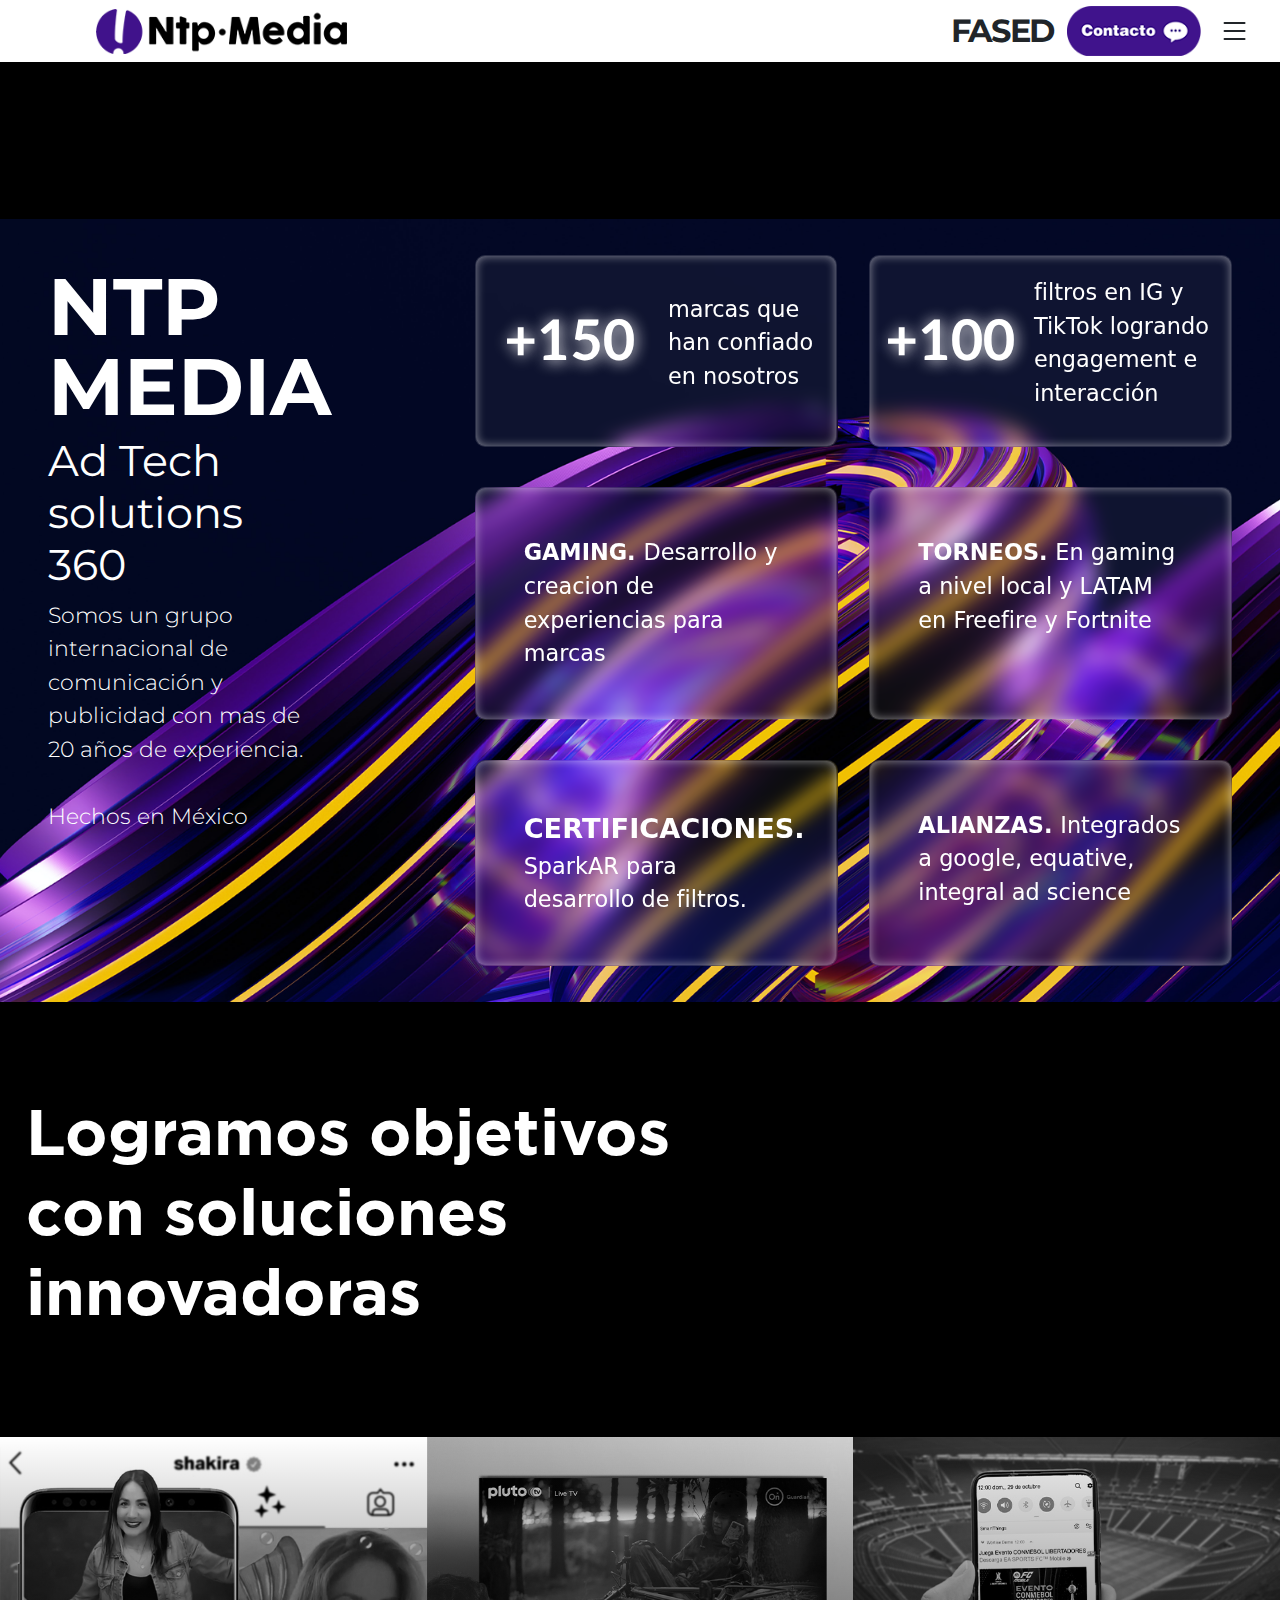
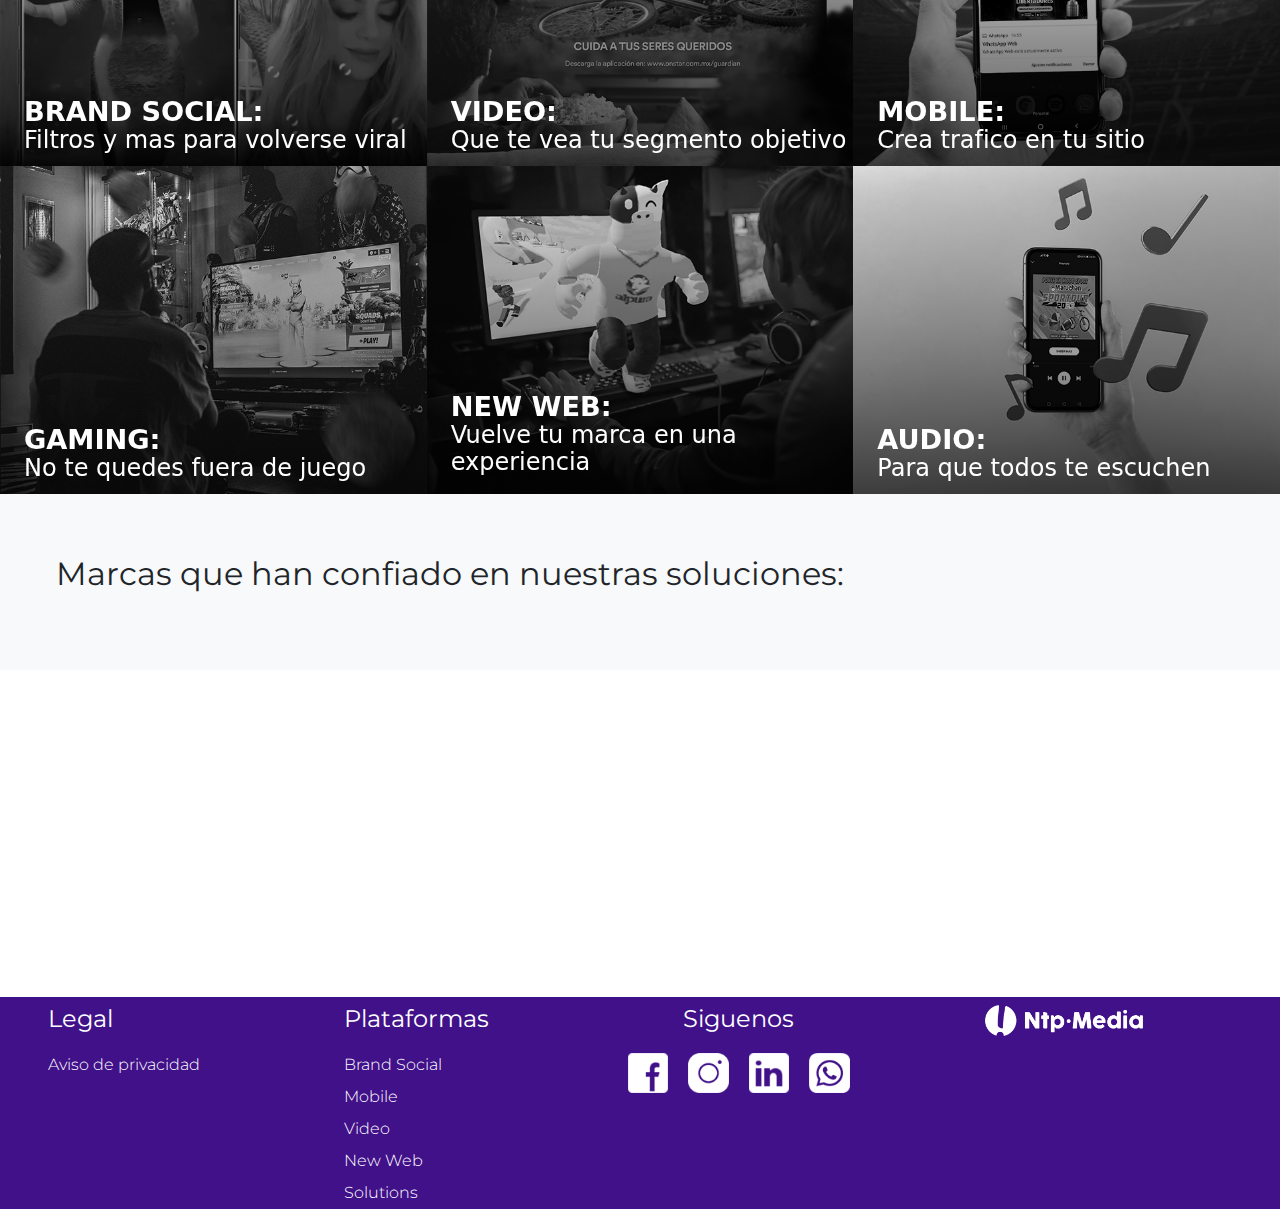
==== commit 91b31426: "Cambios en alineación de textos Cambio en footer: -Ahora es mas pequeño" ====
--- a/index.html
+++ b/index.html
@@ -84,8 +84,12 @@
     <div class="row">
       <!--Columna Texto-->
       <div id="text-section" class="col-lg-4 col-md-4 col-sm-12 text-white fs-2 p-5">
-        <h1 class="press-3 montserrat-bold lh-1">NTP MEDIA<br></h1>
-        <h2 class="subt-3 montserrat-regular">Ad Tech solutions 360 <br></h2>
+        <div class="col-12">
+          <h1 class="press-3 montserrat-bold lh-1">NTP MEDIA<br></h1>
+        </div>
+        <div class="col-8 col-lg-9 col-md-12 ">
+          <h2 class="subt-2-b montserrat-regular">Ad Tech solutions 360 <br></h2>
+        </div>
         <div class="col-8 col-md-10 col-sm-12">
           <p class="txt-2 montserrat-light">Somos un grupo internacional de comunicación y publicidad con mas de 20 años
             de experiencia.
@@ -190,7 +194,7 @@
   <section id="seccion-texto" class="text-white">
     <div class="col-8">
       <p class="press-1 homepagebk lh-sm">
-        Logramos objetivos con soluciones innovadoras
+        Logramos objetivos <br>con soluciones innovadoras
       </p>
     </div>
   </section>
@@ -281,7 +285,7 @@
   </section>
 
   <footer class="d-flex text-white justify-content-center">
-    <section class="row px-5 py-3 justify-content-lg-between justify-content-md-between justify-content-sm-center justify-content-center g-0">
+    <section class="row px-5 py-1 justify-content-lg-between justify-content-md-between justify-content-sm-center justify-content-center g-0">
       <div class="text-white text-center text-lg-start text-md-start text-sm-center 
                   col-lg-3 col-md-3 col-sm-6 col-6 px-0 py-0">
         <p class="subt-3 montserrat-regular">Legal</p>
--- a/front.css
+++ b/front.css
@@ -271,6 +271,9 @@
 .subt-2-a {
   font-size: 1.4em;
 }
+.subt-2-b {
+  font-size: 1.35em;
+}
 
 .subt-3 {
   font-size: 1.5em;
@@ -319,6 +322,12 @@
   
   .subt-3 {
     font-size: 0.9em;
+  }
+  .subt-2-a {
+    font-size: 1.2em;
+  }
+  .subt-2-b {
+    font-size: 1.25em;
   }
   
   .txt-1 {
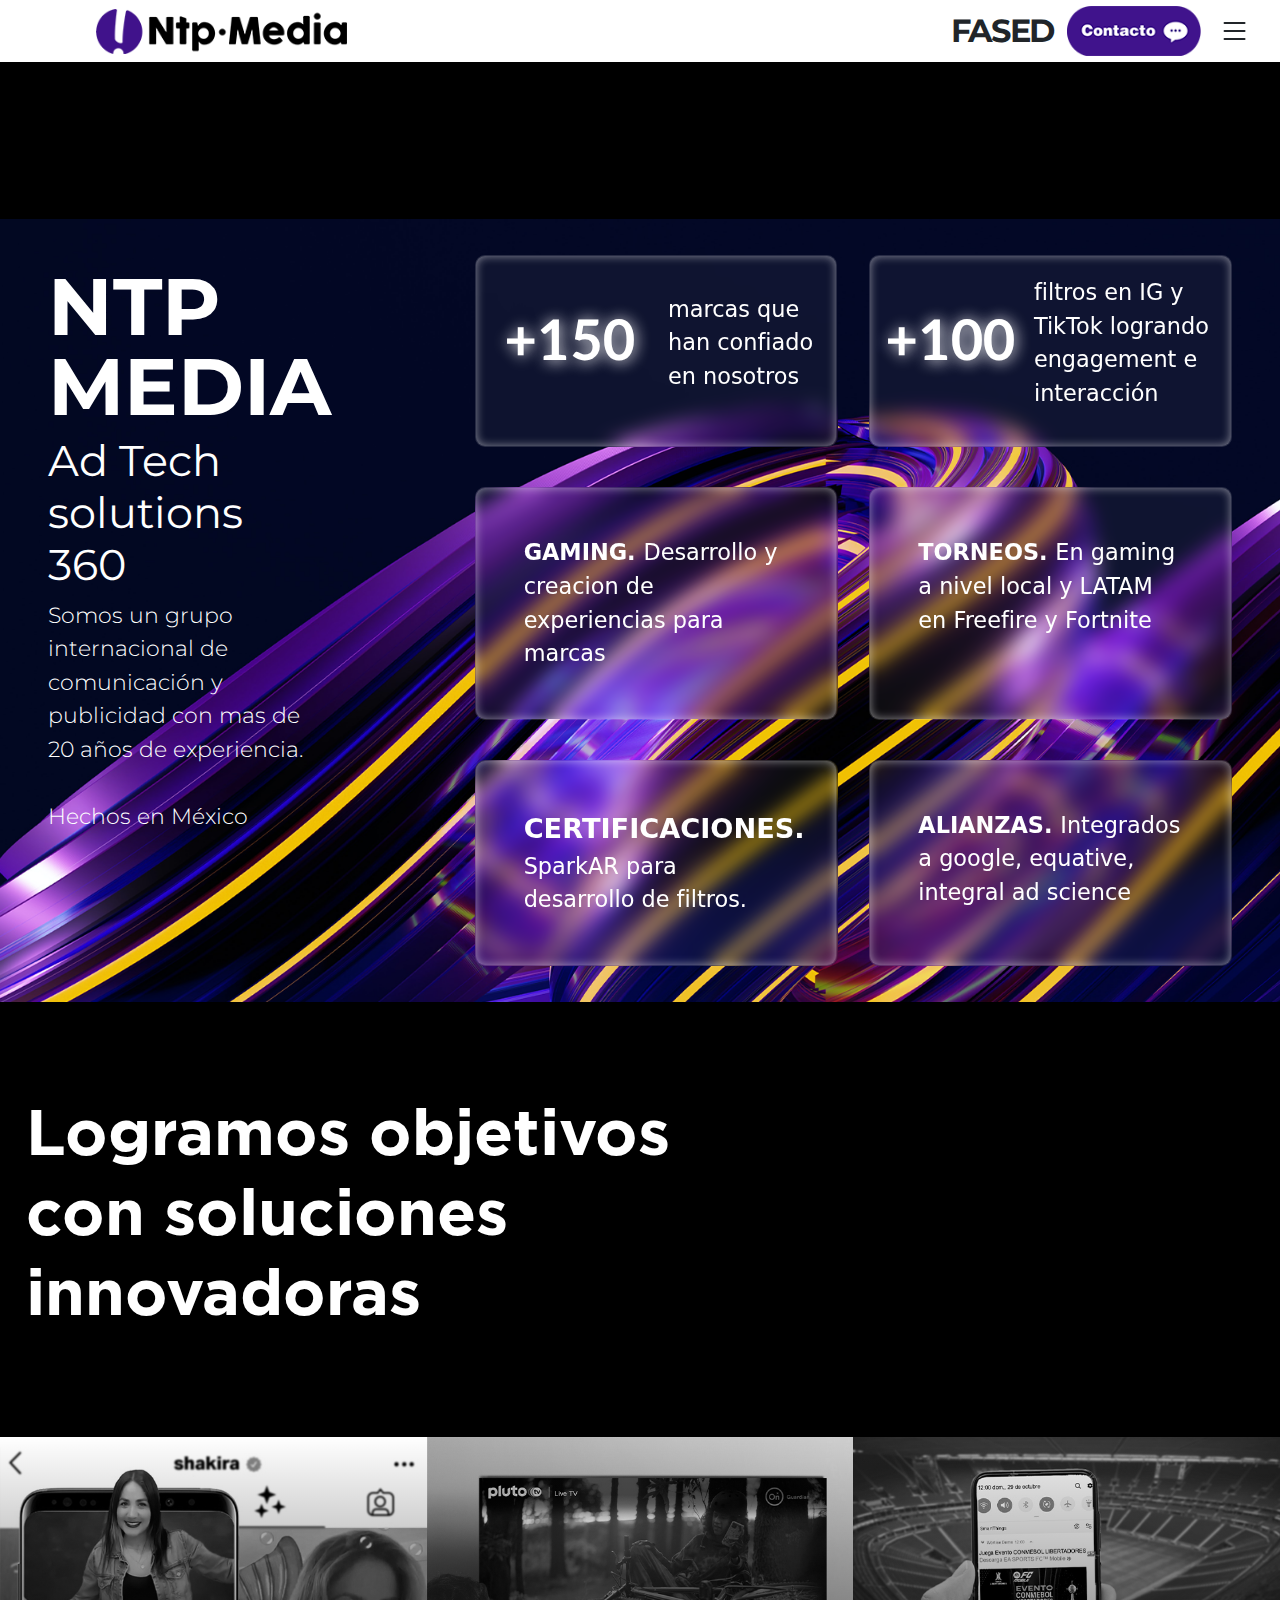
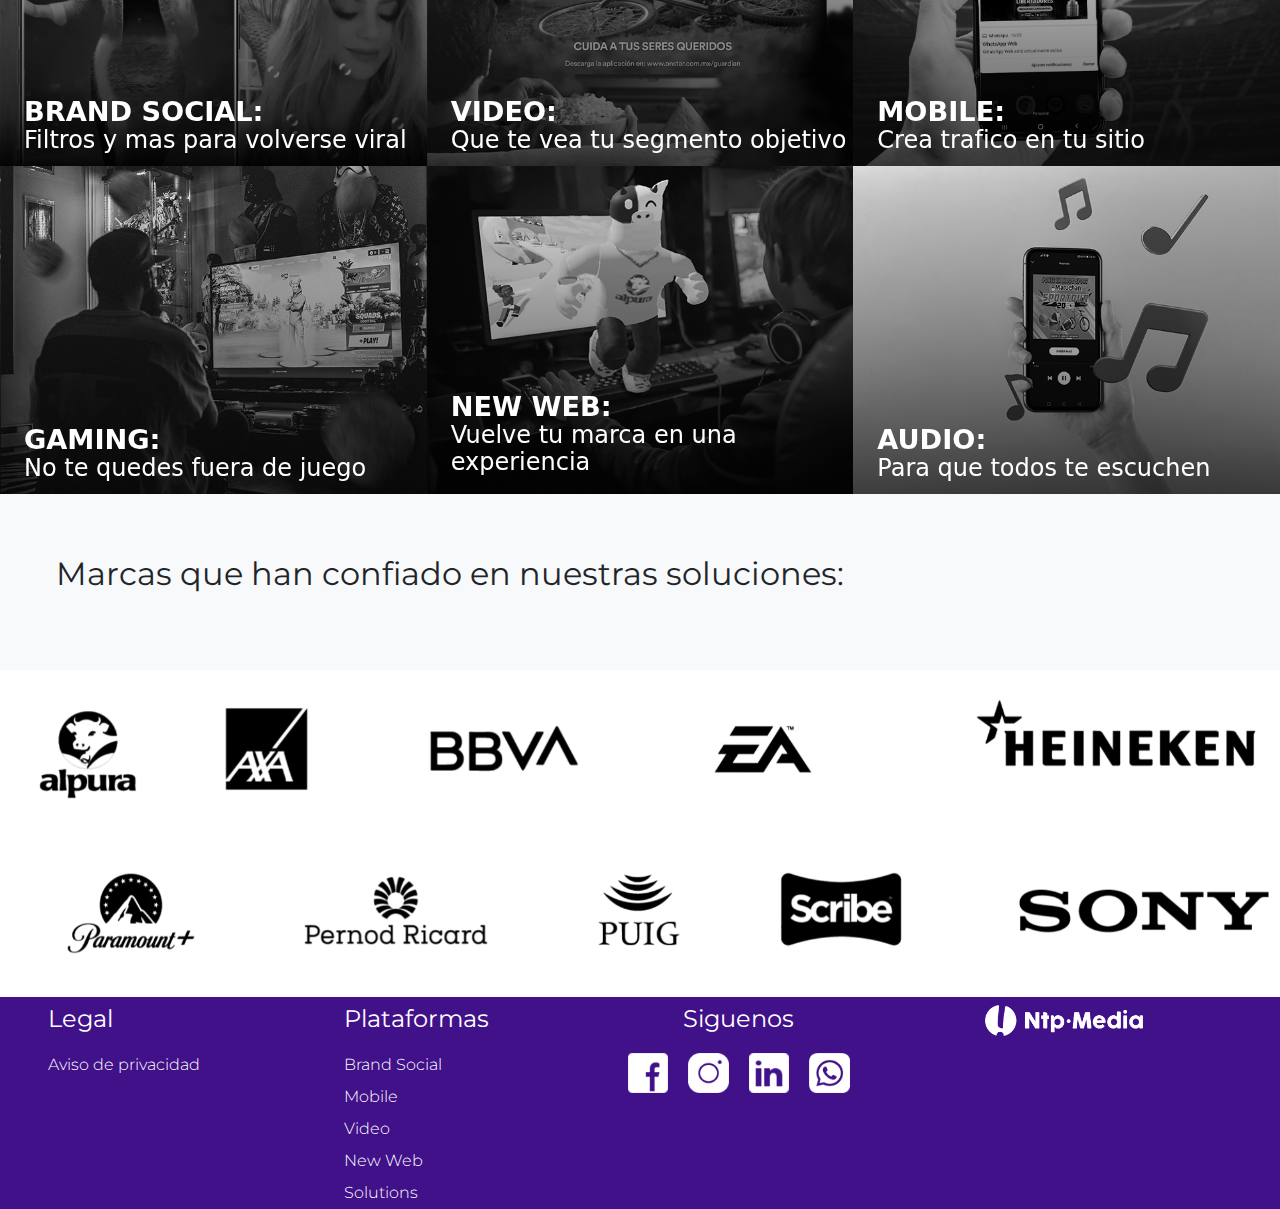
==== commit 02a966b6: "Añadidas paginas: -audio -gaming -new_web -video -mobile" ====
--- a/index.html
+++ b/index.html
@@ -14,45 +14,49 @@
     href="https://fonts.googleapis.com/css2?family=Anton&family=Montserrat:ital,wght@0,100..900;1,100..900&display=swap"
     rel="stylesheet">
   <!--Aleo-->
-  <link 
-  href="https://fonts.googleapis.com/css2?family=Aleo:ital,wght@0,100..900;1,100..900&display=swap" 
-  rel="stylesheet">
-  <link href="./front.css" rel="stylesheet">
+  <link href="https://fonts.googleapis.com/css2?family=Aleo:ital,wght@0,100..900;1,100..900&display=swap"
+    rel="stylesheet">
+
+  <link href="./style/animaciones.css" rel="stylesheet">
+  <link href="./style/header.css" rel="stylesheet">
+  <link href="./style/footer.css" rel="stylesheet">
+  <link href="./style/fuentes.css" rel="stylesheet">
+  <link href="./style/index.css" rel="stylesheet">
 </head>
 
 <body>
   <header class="bg-white text-dark">
     <nav class="navbar p-0 main-nav w-100 " id="mi-navbar">
       <!--Logo header NTP-->
-      <div class="d-flex ps-lg-5 ps-md-3 ps-sm-2 ps-0 py-0 
+      <a href="/index.html" target="_self" class="d-flex ps-lg-5 ps-md-3 ps-sm-2 ps-0 py-0 
                   col-lg-8 col-md-6 col-sm-6 col-6 
                   align-items-center justify-content-center 
                   justify-content-lg-start justify-content-md-start 
                   justify-content-sm-center d-block">
-        <img id="logo" src="./public/Encabezado/Logotipo NTP encabezado.png" alt="Logo" class="img-logo-ntp ms-lg-5">
-      </div>
+        <img href="." id="logo" src="./public/Encabezado/Logotipo NTP encabezado.png" alt="Logo"
+          class="img-logo-ntp ms-lg-5">
+      </a>
       <!--Resto de Elementos del header-->
       <div class="col-6 col-lg-4 col-md-6 col-sm-6 py-0 px-4">
         <!--Row-->
         <div class="row justify-content-center
         justify-content-lg-end justify-content-md-end justify-content-sm-center p-0">
           <!--Boton FACED-->
-          <div class="d-flex align-items-center justify-content-end col-6 p-0">            
+          <div class="d-flex align-items-center justify-content-end col-6 p-0">
             <button class="btn montserrat-bold fased-1 fased-btn">FASED</button>
           </div>
           <!--Boton Contacto-->
           <div class="d-flex align-items-center justify-content-center col-4 p-0">
             <button id="btn_contacto" class="btn btn-outline-light p-0">
-              <img src="./public/Encabezado/botón contacto ntp.png" alt="Descripción de la imagen"
-                class="img-btn p-0">
+              <img src="./public/Encabezado/botón contacto ntp.png" alt="Descripción de la imagen" class="img-btn p-0">
             </button>
           </div>
           <!--Boton Menu-->
           <div class="d-flex align-items-center justify-content-start col-2 px-0">
             <button class="btn w-100 px-0" type="button" data-bs-toggle="offcanvas" data-bs-target="#offcanvasRight"
               aria-controls="offcanvasTop">
-              <svg xmlns="http://www.w3.org/2000/svg" width="32" height="32" fill="currentColor" class="bi bi-list w-100 "
-                viewBox="0 0 16 16">
+              <svg xmlns="http://www.w3.org/2000/svg" width="32" height="32" fill="currentColor"
+                class="bi bi-list w-100 " viewBox="0 0 16 16">
                 <path fill-rule="evenodd"
                   d="M2.5 12a.5.5 0 0 1 .5-.5h10a.5.5 0 0 1 0 1H3a.5.5 0 0 1-.5-.5m0-4a.5.5 0 0 1 .5-.5h10a.5.5 0 0 1 0 1H3a.5.5 0 0 1-.5-.5m0-4a.5.5 0 0 1 .5-.5h10a.5.5 0 0 1 0 1H3a.5.5 0 0 1-.5-.5" />
               </svg>
@@ -203,7 +207,7 @@
   <section class="container-fluid" id="seccion-soluciones">
     <div class="row">
       <div class="col-lg-4 col-md-6 col-sm-6 p-0 col-solucion">
-        <a href="." target="_blank" class="d-block card_prod">
+        <a href="./plataformas/brand_social.html" target="_blank" class="d-block card_prod">
           <div class="card-solucion">
             <img src="./public/Soluciones/Brand_Social_1.jpg" alt="Imagen" class="">
             <div class="texto-solucion text-white  ms-4">
@@ -214,7 +218,7 @@
         </a>
       </div>
       <div class="col-lg-4 col-md-6 col-sm-6 p-0 col-solucion">
-        <a href="." target="_blank" class="d-block card_prod">
+        <a href="./plataformas/video.html" target="_blank" class="d-block card_prod">
           <div class="card-solucion ">
             <img src="./public/Soluciones/Video_1.jpg" alt="Imagen" class="">
             <div class="texto-solucion text-white ms-4">
@@ -225,7 +229,7 @@
         </a>
       </div>
       <div class="col-lg-4 col-md-6 col-sm-6 p-0 col-solucion">
-        <a href="." target="_blank" class="d-block card_prod">
+        <a href="./plataformas/mobile.html" target="_blank" class="d-block card_prod">
           <div class="card-solucion">
             <img src="./public/Soluciones/Mobile_1.jpg" alt="Imagen" class="">
             <div class="texto-solucion text-white ms-4">
@@ -236,7 +240,7 @@
         </a>
       </div>
       <div class="col-lg-4 col-md-6 col-sm-6 p-0 col-solucion">
-        <a href="." target="_blank" class="d-block card_prod">
+        <a href="./plataformas/gaming.html" target="_blank" class="d-block card_prod">
           <div class="card-solucion">
             <img src="./public/Soluciones/Gaming_1.jpg" alt="Imagen" class="">
             <div class="texto-solucion text-white  ms-4">
@@ -247,7 +251,7 @@
         </a>
       </div>
       <div class="col-lg-4 col-md-6 col-sm-6 p-0 col-solucion">
-        <a href="." target="_blank" class="d-block card_prod">
+        <a href="./plataformas/new_web.html" target="_blank" class="d-block card_prod">
           <div class="card-solucion">
             <img src="./public/Soluciones/New_Web_1.jpg" alt="Imagen" class="">
             <div class="texto-solucion text-white ms-4">
@@ -258,7 +262,7 @@
         </a>
       </div>
       <div class="col-lg-4 col-md-6 col-sm-6 p-0 col-solucion ">
-        <a href="." target="_blank" class="d-block card_prod">
+        <a href="./plataformas/audio.html" target="_blank" class="d-block card_prod">
           <div class="card-solucion">
             <img src="./public/Soluciones/Audio_1.jpg" alt="Imagen" class="">
             <div class="texto-solucion text-white ms-4">
@@ -285,29 +289,31 @@
   </section>
 
   <footer class="d-flex text-white justify-content-center">
-    <section class="row px-5 py-1 justify-content-lg-between justify-content-md-between justify-content-sm-center justify-content-center g-0">
+    <section
+      class="row px-5 py-1 justify-content-lg-between justify-content-md-between justify-content-sm-center justify-content-center g-0">
       <div class="text-white text-center text-lg-start text-md-start text-sm-center 
                   col-lg-3 col-md-3 col-sm-6 col-6 px-0 py-0">
         <p class="subt-3 montserrat-regular">Legal</p>
         <div class="row gy-2 pe-3">
-          <a href="#" class="text-white txt-1 montserrat-light link-footer" >Aviso de privacidad</a>
-        </div>   
+          <a href="#" class="text-white txt-1 montserrat-light link-footer">Aviso de privacidad</a>
+        </div>
       </div>
       <div class="text-white text-center text-lg-start text-md-start text-sm-center
                   col-lg-2 col-md-2 col-sm-6 col-6 px-0 py-0">
         <p class="subt-3 montserrat-regular">Plataformas</p>
         <div class="row gy-2">
-          <a href="#" class="text-white txt-1 montserrat-light link-footer" >Brand Social</a>
-          <a href="#" class="text-white txt-1 montserrat-light link-footer" >Mobile</a>
-          <a href="#" class="text-white txt-1 montserrat-light link-footer" >Video</a>
-          <a href="#" class="text-white txt-1 montserrat-light link-footer" >New Web</a>
-          <a href="#" class="text-white txt-1 montserrat-light link-footer" >Solutions</a>
+          <a href="#" class="text-white txt-1 montserrat-light link-footer">Brand Social</a>
+          <a href="#" class="text-white txt-1 montserrat-light link-footer">Mobile</a>
+          <a href="#" class="text-white txt-1 montserrat-light link-footer">Video</a>
+          <a href="#" class="text-white txt-1 montserrat-light link-footer">New Web</a>
+          <a href="#" class="text-white txt-1 montserrat-light link-footer">Solutions</a>
         </div>
       </div>
       <div class="text-white text-center jus
                   col-lg-4 col-md-4 col-sm-12 col-12 p-0">
         <p class="subt-3 montserrat-regular">Siguenos</p>
-        <div class="row justify-content-lg-center justify-content-md-between justify-content-sm-center justify-content-between px-sm-5 px-5 g-0 px-md-3">
+        <div
+          class="row justify-content-lg-center justify-content-md-between justify-content-sm-center justify-content-between px-sm-5 px-5 g-0 px-md-3">
           <div class="col-lg-2 col-md-2 col-sm-2 col-2">
             <a href="#">
               <img src="./public/img/FB logo.png" class="rs-logo" height="75%" width="auto">
@@ -358,7 +364,7 @@
   </script>
   <script>
     //Script para pausar video cabecera.
-    document.addEventListener("visibilitychange", function() {
+    document.addEventListener("visibilitychange", function () {
       var videoNtp = document.getElementById("video_ntp");
       var videoMarcas = document.getElementById("video_marcas");
       if (document.visibilityState === 'hidden') {
@@ -369,7 +375,7 @@
         videoMarcas.play();
       }
     });
-    </script>
+  </script>
 </body>
 
 </html>--- a/style/animaciones.css
+++ b/style/animaciones.css
@@ -0,0 +1,43 @@
+.fondo-50{
+  z-index: -1;
+  height: 50%;
+  width: auto;
+}
+.fondo-25{
+  z-index: -1;
+  height: 25%;
+  width: auto;
+  
+}
+
+@keyframes anim_navbar_ida_2 {
+    0% {
+      position: relative;
+      background-color: #fff;
+    }
+  
+    1% {
+      position: fixed;
+    }
+  
+    100% {
+      background-color: #ffffff79;
+      position: fixed;
+    }
+  }
+  
+  @keyframes anim_navbar_vuelta_2 {
+    0% {
+      position: fixed;
+      background-color: #ffffff79;
+    }
+  
+    1% {
+      position: relative;
+    }
+  
+    100% {
+      background-color: #fff;
+      position: relative;
+    }
+  }--- a/style/header.css
+++ b/style/header.css
@@ -0,0 +1,40 @@
+/*Barra de navegacion*/
+.main-nav {
+    z-index: 2;
+  }
+  #btn_contacto {
+    border: none;
+    cursor: pointer;
+  }
+  
+  #btn_contacto:hover {
+    opacity: 0.8;
+  }
+  .bg-color-scroll {
+    background-color: #ffffff79;
+    transition: background-color 0.3s ease-in-out;
+  }
+  .img-btn{
+    height: 100%;
+    width: auto;
+    max-width: 100%;
+  }
+  .img-logo-ntp{
+    height: 45px;
+    width: auto;
+    max-width: 100%;
+    min-width: 250px;
+  }
+  .fased-btn{
+    height: 100%;
+    width: auto;
+    max-width: 100%;
+  }
+  @media (min-width:0px) and (max-width:500px) {
+    .img-logo-ntp {
+      height: 30px;
+      width: auto;
+      max-width: 100%;
+      min-width: 150px;
+    }
+  }--- a/style/footer.css
+++ b/style/footer.css
@@ -0,0 +1,19 @@
+  /*Footer*/
+  footer {
+    background-color: #411189;
+    width: 100%;
+  }
+  .link-footer{
+    text-decoration:none;
+  }
+  .link-footer:hover{
+    font-size: 1.1em;
+    background-color: #3b0e80;
+  }
+  @media (min-width:100px) and (max-width:350px) {
+    .rs-logo {
+      max-height: 30%;
+      
+    }
+  }
+  --- a/style/fuentes.css
+++ b/style/fuentes.css
@@ -0,0 +1,175 @@
+ /*Fuentes*/
+ @font-face {
+    font-family: "Homepagebaukasten";
+    src: url(../public/fuentes/Homepagebaukasten-Bold.ttf) format("truetype");
+  }
+  
+  .homepagebk{
+    font-family: "Homepagebaukasten";
+  }
+  .montserrat-regular {
+    font-family: "Montserrat", sans-serif;
+    font-optical-sizing: auto;
+    font-weight: 400;
+    font-style: normal;
+  }
+  
+  .montserrat-light {
+    font-family: "Montserrat", sans-serif;
+    font-optical-sizing: auto;
+    font-weight: 300;
+    font-style: normal;
+  }
+  
+  .montserrat-semi-bold {
+    font-family: "Montserrat", sans-serif;
+    font-optical-sizing: auto;
+    font-weight: 600;
+    font-style: normal;
+  }
+  
+  .montserrat-bold {
+    font-family: "Montserrat", sans-serif;
+    font-optical-sizing: auto;
+    font-weight: 700;
+    font-style: normal;
+  }
+  
+  .montserrat-black {
+    font-family: "Montserrat", sans-serif;
+    font-optical-sizing: auto;
+    font-weight: 900;
+    font-style: normal;
+  }
+  
+  .anton-regular {
+    font-family: "Anton", sans-serif;
+    font-weight: 400;
+    font-style: normal;
+  }
+  
+  .aleo-bold {
+    font-family: "Aleo", serif;
+    font-optical-sizing: auto;
+    font-weight: 700;
+    font-style: normal;
+  }
+  
+  
+  .press-1 {
+    font-size: 4em;
+  }
+  
+  .press-2 {
+    font-size: 3em;
+  }
+  
+  .press-3 {
+    font-size: 2.5em;
+  }
+  
+  .subt-1 {
+    font-size: 2em;
+  }
+  
+  .subt-2 {
+    font-size: 1.7em;
+  }
+  .subt-2-a {
+    font-size: 1.4em;
+  }
+  .subt-2-b {
+    font-size: 1.35em;
+  }
+  
+  .subt-3 {
+    font-size: 1.5em;
+  }
+  
+  .txt-1 {
+    font-size: 1em;
+  }
+  
+  .txt-2 {
+    font-size: 0.7em;
+  }
+  
+  .txt-3 {
+    font-size: 0.5em;
+  }
+  
+  .fased-1 {
+    font-size: 200%;
+    letter-spacing: -0.05em;
+  }
+  
+  .color-verde {
+    background-color: green;
+  }
+  
+  @media (min-width:100px) and (max-width:570px) {
+    .press-1{
+      font-size: 2em;
+    }
+    .press-2 {
+      font-size: 1.8em;
+    }
+    
+    .press-3 {
+      font-size: 1.6em;
+    }
+    
+    .subt-1 {
+      font-size: 1.5em;
+    }
+    
+    .subt-2 {
+      font-size: 1.3em;
+    }
+    
+    .subt-3 {
+      font-size: 0.9em;
+    }
+    .subt-2-a {
+      font-size: 1.2em;
+    }
+    .subt-2-b {
+      font-size: 1.25em;
+    }
+    
+    .txt-1 {
+      font-size: .6em;
+    }
+    
+    .txt-2 {
+      font-size: 0.5em;
+    }
+    
+    .txt-3 {
+      font-size: 0.25em;
+    }
+    
+    .fased-1 {
+      font-size: 150%;
+      letter-spacing: -0.05em;
+    }
+  }
+  @media (min-width:768px) and (max-width:880px) {
+    .press-3 {
+      font-size: 2.2em;
+      
+    }
+  }
+  @media (min-width:768px) and (max-width:1000px) {
+    .subt-2 {
+      font-size: 1.2em;
+      
+    }
+  }
+  @media (min-width:100px) and (max-width:500px) {
+    .fased-1 {
+      font-size: 100%;
+      letter-spacing: -0.05em;
+    }
+  }
+  --- a/style/index.css
+++ b/style/index.css
@@ -0,0 +1,123 @@
+body {
+    background-color: black;
+}
+
+#text-section {
+    padding: 20px;
+}
+
+/*Seccion video*/
+#video-overlay {
+    position: absolute;
+    top: 0;
+    left: 0;
+    width: 100%;
+    height: 100%;
+    background: rgba(0, 0, 0, 0.2);
+    display: flex;
+
+}
+
+#texto-video:hover {
+    filter: opacity(10%);
+    transition: filter 0.3s ease;
+}
+
+/*Seccion datos duros*/
+#seccion_datos_duros {
+    background-image: url("../public/Fondos/Fondo_glass_morph.png");
+    background-size: cover;
+    background-position: center;
+}
+
+.tarjeta_dato_duro {
+    background: rgba(255, 255, 255, 0.05);
+    border: 1px solid rgba(255, 255, 255, 0.1);
+    border-radius: 10px;
+    box-shadow: 0 0 10px rgba(255, 255, 255, 0.5) inset;
+    backdrop-filter: blur(10px);
+
+}
+
+.contenido_tarjeta_dato_duro {
+    padding: 20px;
+}
+
+.texto-blur {
+    font-size: 5em;
+    text-shadow: 1px 1px 15px white;
+
+}
+
+@media (min-width:564px) and (max-width:1400px) {
+    .texto-blur {
+        font-size: 3.5em;
+        text-shadow: 1px 1px 15px white;
+
+    }
+}
+
+/*Seccion texto fondo negro*/
+#seccion-texto {
+    background-color: black;
+    padding-top: 7%;
+    padding-bottom: 7%;
+    padding-left: 2%;
+}
+
+
+
+/*Soluciones*/
+
+#seccion-soluciones {
+    background-color: #000;
+}
+
+.card-solucion {
+    filter: grayscale(100%);
+    transition: filter 0.3s ease;
+}
+
+.card-solucion::before {
+    content: '';
+    position: absolute;
+    top: 0;
+    left: 0;
+    width: 100%;
+    height: 100%;
+
+    background: linear-gradient(to top, rgba(0, 0, 0, 0.692), transparent);
+    z-index: 1;
+
+}
+
+.card-solucion:hover {
+    filter: grayscale(0%);
+    background: linear-gradient(to top, transparent, transparent);
+}
+
+.card_prod {
+    position: relative;
+    cursor: pointer;
+
+}
+
+.card_prod img:hover {
+    filter: grayscale(0%);
+}
+
+.card_prod img {
+    position: relative;
+    width: 100%;
+    height: auto;
+}
+
+
+.texto-solucion {
+    z-index: 2;
+    position: absolute;
+    bottom: 0%;
+    left: 0%;
+    transform: translate(0%, -20%);
+
+}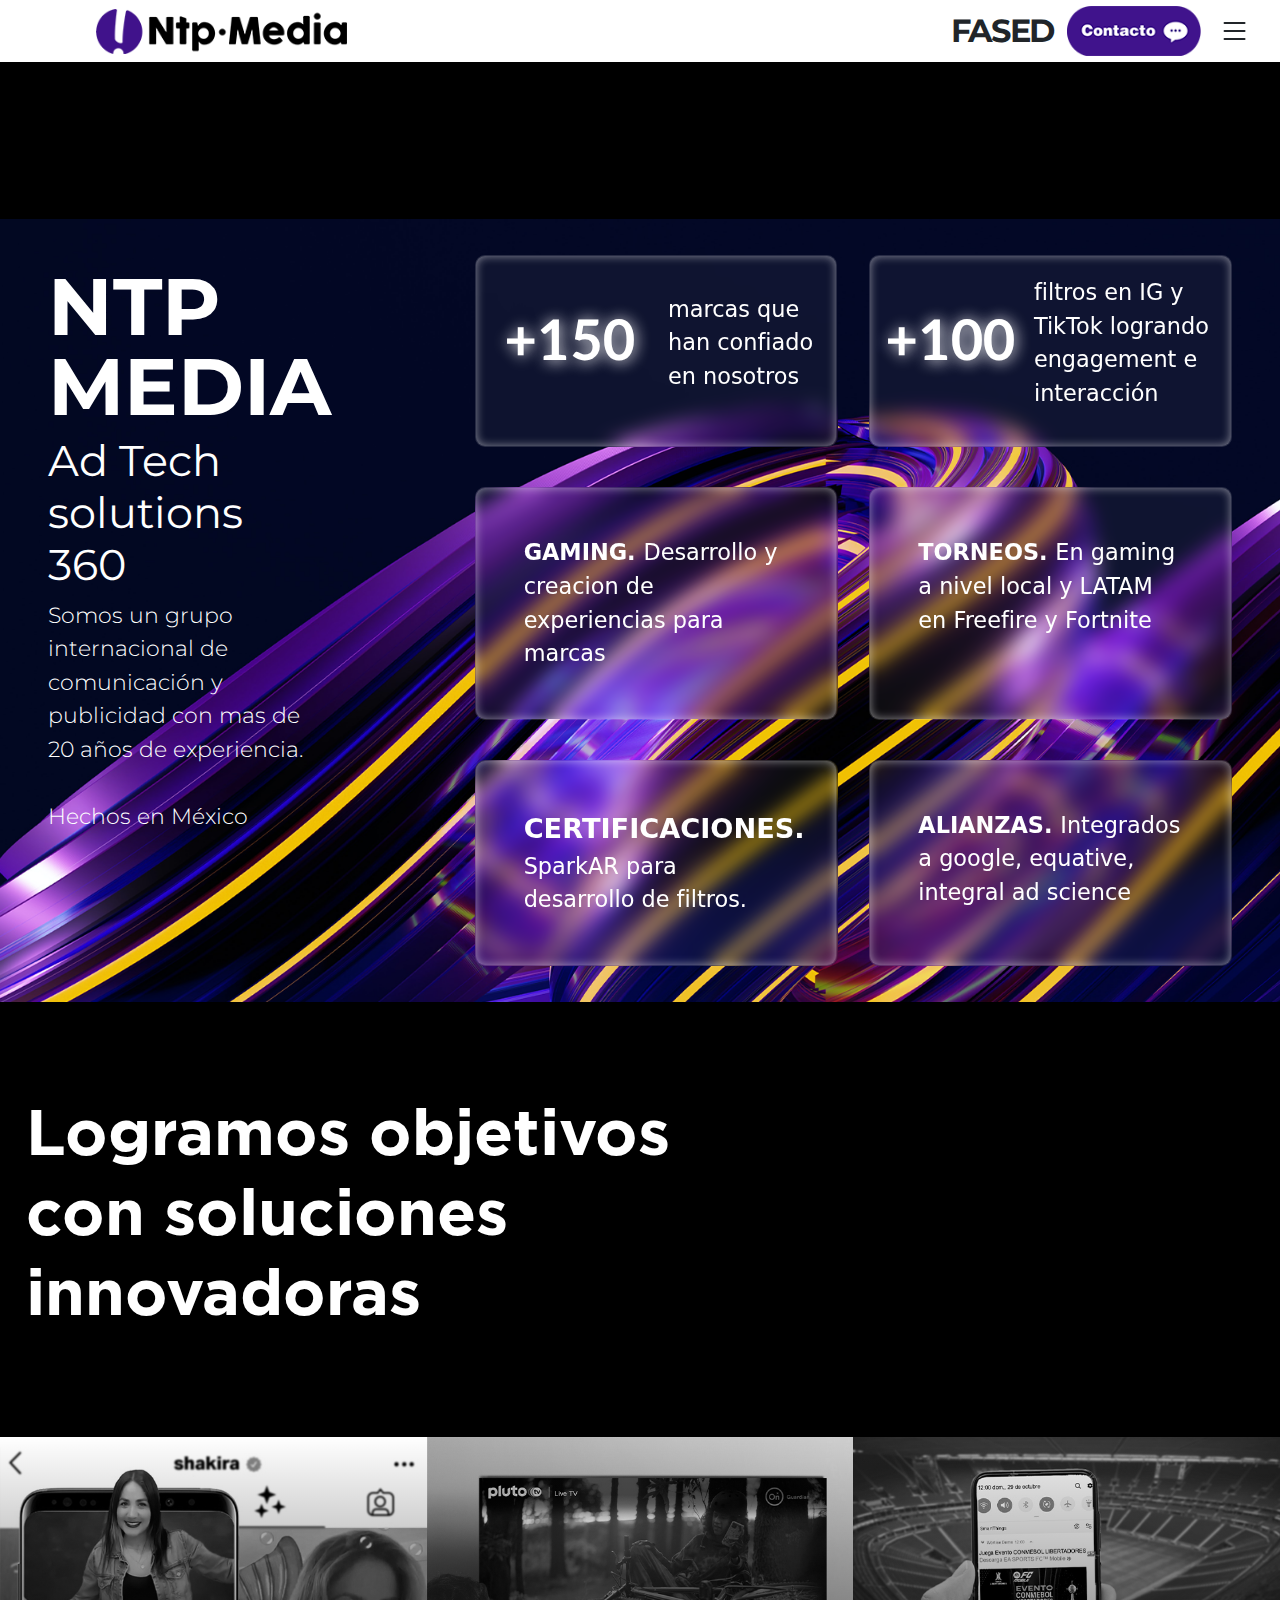
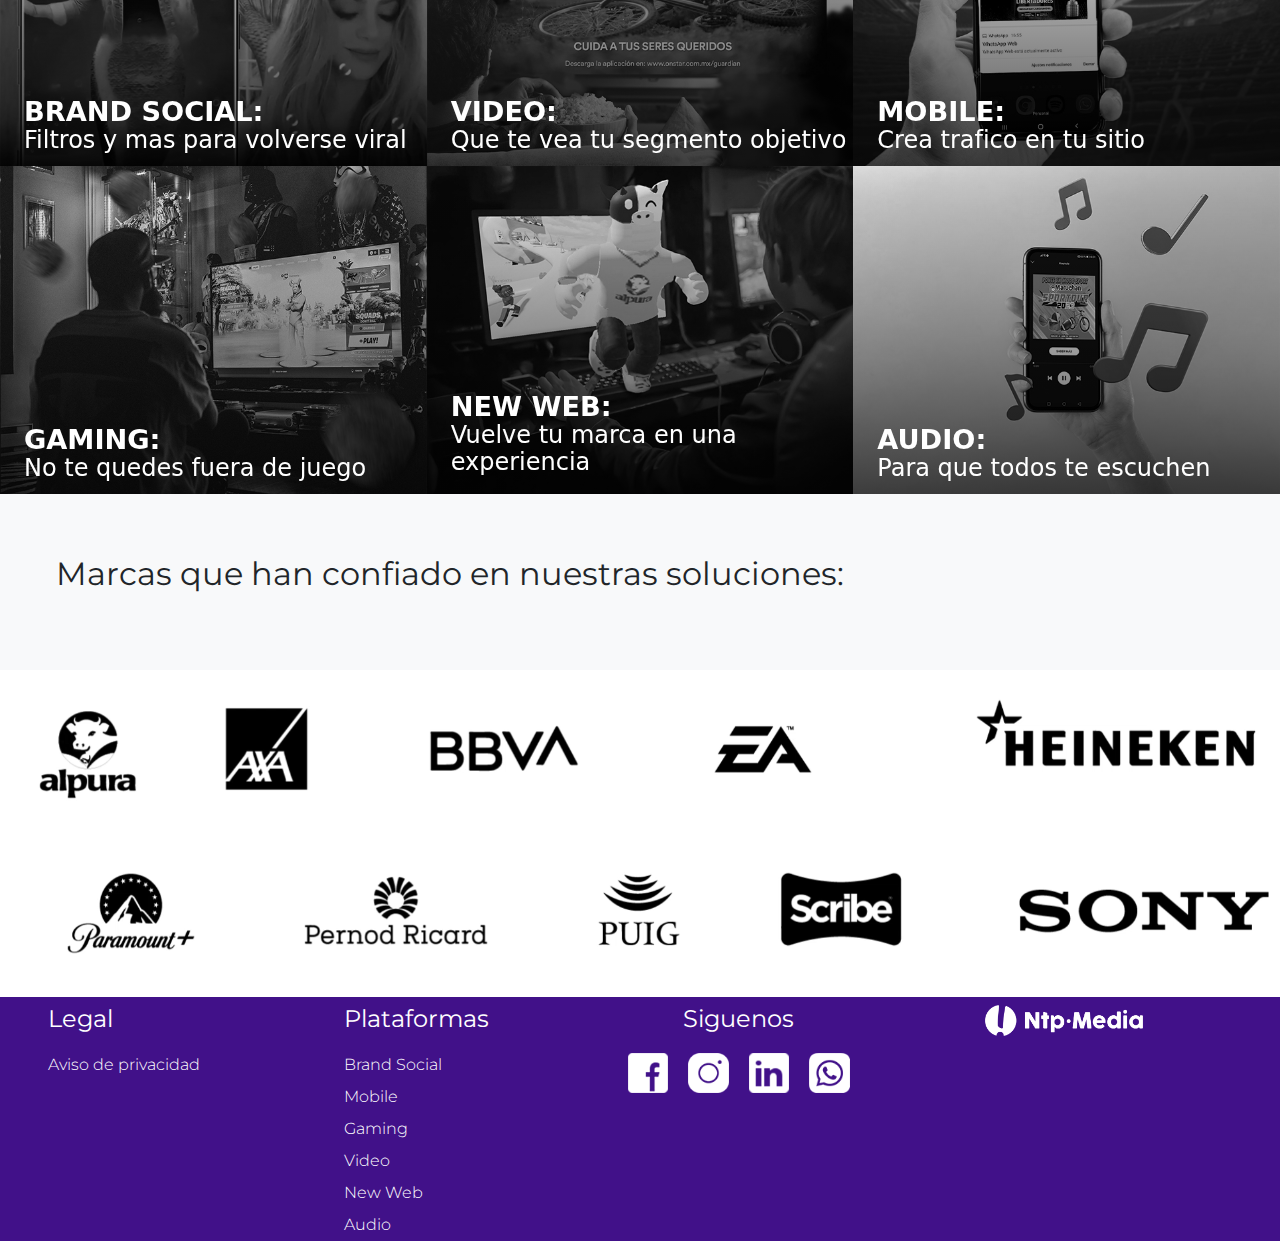
==== commit 729f9365: "Reparados enlaces rotas a imagenes Footer funcional" ====
--- a/index.html
+++ b/index.html
@@ -288,61 +288,62 @@
     <video id="video_marcas" autoplay muted loop src="./public/Videos/Empresas.mp4" class="w-100" height="auto">
   </section>
 
-  <footer class="d-flex text-white justify-content-center">
+  <footer class="d-flex text-white justify-content-center ">
     <section
-      class="row px-5 py-1 justify-content-lg-between justify-content-md-between justify-content-sm-center justify-content-center g-0">
-      <div class="text-white text-center text-lg-start text-md-start text-sm-center 
+        class="row px-5 py-1 justify-content-lg-between justify-content-md-between justify-content-sm-center justify-content-center g-0">
+        <div class="text-white text-center text-lg-start text-md-start text-sm-center 
                   col-lg-3 col-md-3 col-sm-6 col-6 px-0 py-0">
-        <p class="subt-3 montserrat-regular">Legal</p>
-        <div class="row gy-2 pe-3">
-          <a href="#" class="text-white txt-1 montserrat-light link-footer">Aviso de privacidad</a>
-        </div>
-      </div>
-      <div class="text-white text-center text-lg-start text-md-start text-sm-center
+            <p class="subt-3 montserrat-regular">Legal</p>
+            <div class="row gy-2 pe-3">
+                <a href="#" class="text-white txt-1 montserrat-light link-footer">Aviso de privacidad</a>
+            </div>
+        </div>
+        <div class="text-white text-center text-lg-start text-md-start text-sm-center
                   col-lg-2 col-md-2 col-sm-6 col-6 px-0 py-0">
-        <p class="subt-3 montserrat-regular">Plataformas</p>
-        <div class="row gy-2">
-          <a href="#" class="text-white txt-1 montserrat-light link-footer">Brand Social</a>
-          <a href="#" class="text-white txt-1 montserrat-light link-footer">Mobile</a>
-          <a href="#" class="text-white txt-1 montserrat-light link-footer">Video</a>
-          <a href="#" class="text-white txt-1 montserrat-light link-footer">New Web</a>
-          <a href="#" class="text-white txt-1 montserrat-light link-footer">Solutions</a>
-        </div>
-      </div>
-      <div class="text-white text-center jus
+            <p class="subt-3 montserrat-regular">Plataformas</p>
+            <div class="row gy-2">
+                <a href="/plataformas/brand_social.html" class="text-white txt-1 montserrat-light link-footer">Brand Social</a>
+                <a href="/plataformas/mobile.html" class="text-white txt-1 montserrat-light link-footer">Mobile</a>
+                <a href="/plataformas/gaming.html" class="text-white txt-1 montserrat-light link-footer">Gaming</a>
+                <a href="/plataformas/video.html" class="text-white txt-1 montserrat-light link-footer">Video</a>
+                <a href="/plataformas/new_web.html" class="text-white txt-1 montserrat-light link-footer">New Web</a>
+                <a href="/plataformas/audio.html" class="text-white txt-1 montserrat-light link-footer">Audio</a>
+            </div>
+        </div>
+        <div class="text-white text-center jus
                   col-lg-4 col-md-4 col-sm-12 col-12 p-0">
-        <p class="subt-3 montserrat-regular">Siguenos</p>
-        <div
-          class="row justify-content-lg-center justify-content-md-between justify-content-sm-center justify-content-between px-sm-5 px-5 g-0 px-md-3">
-          <div class="col-lg-2 col-md-2 col-sm-2 col-2">
-            <a href="#">
-              <img src="./public/img/FB logo.png" class="rs-logo" height="75%" width="auto">
-            </a>
-          </div>
-          <div class="col-lg-2 col-md-2 col-sm-2 col-2">
-            <a href="#">
-              <img src="./public/img/IG logo.png" class="rs-logo" height="75%" width="auto">
-            </a>
-          </div>
-          <div class="col-lg-2 col-md-2 col-sm-2 col-2">
-            <a href="#">
-              <img src="./public/img/Linked In logo.png" class="rs-logo" height="75%" width="auto">
-            </a>
-          </div>
-          <div class="col-lg-2 col-md-2 col-sm-2 col-2">
-            <a href="#">
-              <img src="./public/img/WA logo.png" class="rs-logo" height="75%" width="auto">
-            </a>
-          </div>
-        </div>
-      </div>
-      <div class="col-lg-3 col-md-3 col-sm-6 col-12 p-0 position-relative">
-        <div class="px-5 py-1 align-top">
-          <img src="./public/img/logo blanco 2024.png" width="80%" class="p-0">
-        </div>
-      </div>
+            <p class="subt-3 montserrat-regular">Siguenos</p>
+            <div
+                class="row justify-content-lg-center justify-content-md-between justify-content-sm-center justify-content-between px-sm-5 px-5 g-0 px-md-3">
+                <div class="col-lg-2 col-md-2 col-sm-2 col-2">
+                    <a href="https://www.facebook.com/ntpmediamx">
+                        <img src="../public/img/FB logo.png" class="rs-logo" height="75%" width="auto">
+                    </a>
+                </div>
+                <div class="col-lg-2 col-md-2 col-sm-2 col-2">
+                    <a href="https://www.instagram.com/ntp_media_oficial/">
+                        <img src="../public/img/IG logo.png" class="rs-logo" height="75%" width="auto">
+                    </a>
+                </div>
+                <div class="col-lg-2 col-md-2 col-sm-2 col-2">
+                    <a href="https://www.linkedin.com/company/ntp-media-latam/">
+                        <img src="../public/img/Linked In logo.png" class="rs-logo" height="75%" width="auto">
+                    </a>
+                </div>
+                <div class="col-lg-2 col-md-2 col-sm-2 col-2">
+                    <a href="#">
+                        <img src="../public/img/WA logo.png" class="rs-logo" height="75%" width="auto">
+                    </a>
+                </div>
+            </div>
+        </div>
+        <div class="col-lg-3 col-md-3 col-sm-6 col-12 p-0 position-relative">
+            <div class="px-5 py-1 align-top">
+                <img src="../public/img/logo blanco 2024.png" width="80%" class="p-0">
+            </div>
+        </div>
     </section>
-  </footer>
+</footer>
 
   <script src="https://cdn.jsdelivr.net/npm/bootstrap@5.0.0/dist/js/bootstrap.bundle.min.js"></script>
 
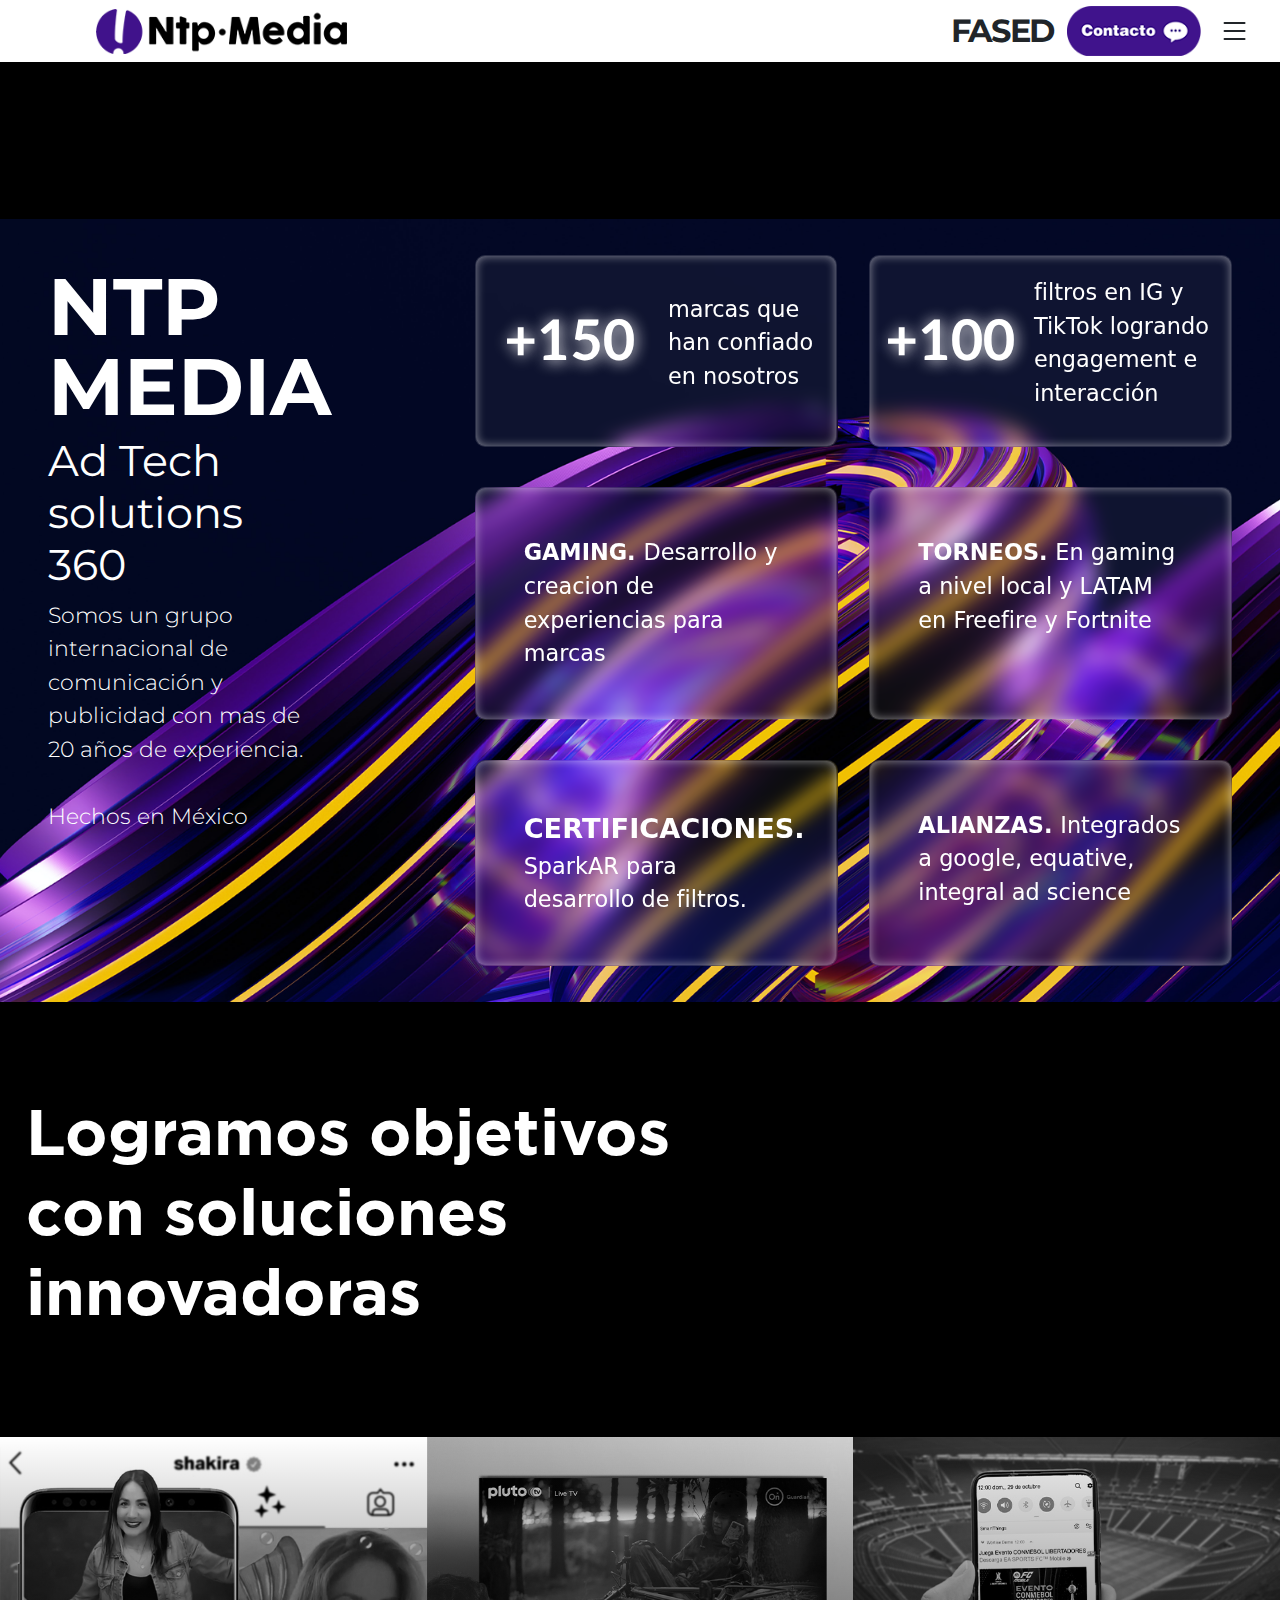
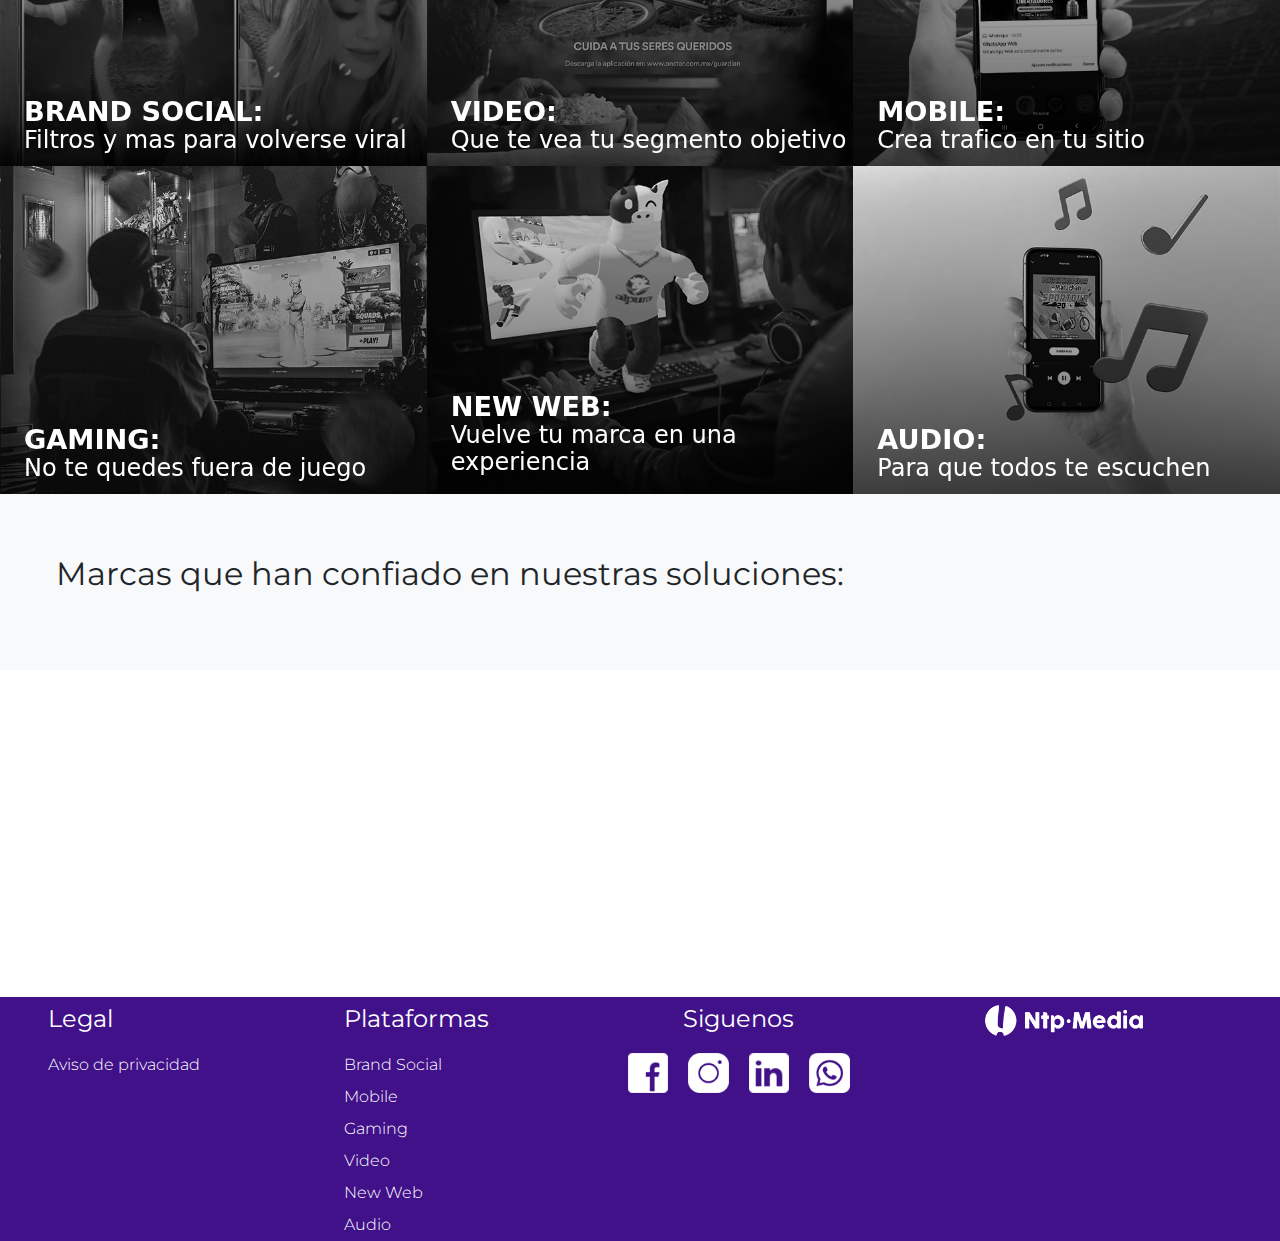
==== commit 969a81b8: "Creacion de plantillas: footer y header" ====
--- a/index.html
+++ b/index.html
@@ -25,63 +25,12 @@
 </head>
 
 <body>
-  <header class="bg-white text-dark">
-    <nav class="navbar p-0 main-nav w-100 " id="mi-navbar">
-      <!--Logo header NTP-->
-      <a href="/index.html" target="_self" class="d-flex ps-lg-5 ps-md-3 ps-sm-2 ps-0 py-0 
-                  col-lg-8 col-md-6 col-sm-6 col-6 
-                  align-items-center justify-content-center 
-                  justify-content-lg-start justify-content-md-start 
-                  justify-content-sm-center d-block">
-        <img href="." id="logo" src="./public/Encabezado/Logotipo NTP encabezado.png" alt="Logo"
-          class="img-logo-ntp ms-lg-5">
-      </a>
-      <!--Resto de Elementos del header-->
-      <div class="col-6 col-lg-4 col-md-6 col-sm-6 py-0 px-4">
-        <!--Row-->
-        <div class="row justify-content-center
-        justify-content-lg-end justify-content-md-end justify-content-sm-center p-0">
-          <!--Boton FACED-->
-          <div class="d-flex align-items-center justify-content-end col-6 p-0">
-            <button class="btn montserrat-bold fased-1 fased-btn">FASED</button>
-          </div>
-          <!--Boton Contacto-->
-          <div class="d-flex align-items-center justify-content-center col-4 p-0">
-            <button id="btn_contacto" class="btn btn-outline-light p-0">
-              <img src="./public/Encabezado/botón contacto ntp.png" alt="Descripción de la imagen" class="img-btn p-0">
-            </button>
-          </div>
-          <!--Boton Menu-->
-          <div class="d-flex align-items-center justify-content-start col-2 px-0">
-            <button class="btn w-100 px-0" type="button" data-bs-toggle="offcanvas" data-bs-target="#offcanvasRight"
-              aria-controls="offcanvasTop">
-              <svg xmlns="http://www.w3.org/2000/svg" width="32" height="32" fill="currentColor"
-                class="bi bi-list w-100 " viewBox="0 0 16 16">
-                <path fill-rule="evenodd"
-                  d="M2.5 12a.5.5 0 0 1 .5-.5h10a.5.5 0 0 1 0 1H3a.5.5 0 0 1-.5-.5m0-4a.5.5 0 0 1 .5-.5h10a.5.5 0 0 1 0 1H3a.5.5 0 0 1-.5-.5m0-4a.5.5 0 0 1 .5-.5h10a.5.5 0 0 1 0 1H3a.5.5 0 0 1-.5-.5" />
-              </svg>
-            </button>
-            <div class="offcanvas offcanvas-end" tabindex="-1" id="offcanvasRight" aria-labelledby="offcanvasRightLabel"
-              data-bs-scroll="true">
-              <div class="offcanvas-header">
-                <h5 id="offcanvasRightLabel">Offcanvas right</h5>
-                <button type="button" class="btn-close text-reset" data-bs-dismiss="offcanvas"
-                  aria-label="Close"></button>
-              </div>
-              <div class="offcanvas-body">
-              </div>
-            </div>
-          </div>
-        </div>
-      </div>
-    </nav>
-  </header>
+  <header id="mi-header" class="bg-white text-dark"></header>
 
   <!--SECCION VIDEO-->
   <section class="position-relative">
     <video id="video_ntp" autoplay muted loop src="./public/Videos/Bienvenida_1.mp4" class="w-100"></video>
   </section>
-
 
   <section class="container-fluid" id="seccion_datos_duros">
     <!--Division por seccion-->
@@ -288,81 +237,26 @@
     <video id="video_marcas" autoplay muted loop src="./public/Videos/Empresas.mp4" class="w-100" height="auto">
   </section>
 
-  <footer class="d-flex text-white justify-content-center ">
-    <section
-        class="row px-5 py-1 justify-content-lg-between justify-content-md-between justify-content-sm-center justify-content-center g-0">
-        <div class="text-white text-center text-lg-start text-md-start text-sm-center 
-                  col-lg-3 col-md-3 col-sm-6 col-6 px-0 py-0">
-            <p class="subt-3 montserrat-regular">Legal</p>
-            <div class="row gy-2 pe-3">
-                <a href="#" class="text-white txt-1 montserrat-light link-footer">Aviso de privacidad</a>
-            </div>
-        </div>
-        <div class="text-white text-center text-lg-start text-md-start text-sm-center
-                  col-lg-2 col-md-2 col-sm-6 col-6 px-0 py-0">
-            <p class="subt-3 montserrat-regular">Plataformas</p>
-            <div class="row gy-2">
-                <a href="/plataformas/brand_social.html" class="text-white txt-1 montserrat-light link-footer">Brand Social</a>
-                <a href="/plataformas/mobile.html" class="text-white txt-1 montserrat-light link-footer">Mobile</a>
-                <a href="/plataformas/gaming.html" class="text-white txt-1 montserrat-light link-footer">Gaming</a>
-                <a href="/plataformas/video.html" class="text-white txt-1 montserrat-light link-footer">Video</a>
-                <a href="/plataformas/new_web.html" class="text-white txt-1 montserrat-light link-footer">New Web</a>
-                <a href="/plataformas/audio.html" class="text-white txt-1 montserrat-light link-footer">Audio</a>
-            </div>
-        </div>
-        <div class="text-white text-center jus
-                  col-lg-4 col-md-4 col-sm-12 col-12 p-0">
-            <p class="subt-3 montserrat-regular">Siguenos</p>
-            <div
-                class="row justify-content-lg-center justify-content-md-between justify-content-sm-center justify-content-between px-sm-5 px-5 g-0 px-md-3">
-                <div class="col-lg-2 col-md-2 col-sm-2 col-2">
-                    <a href="https://www.facebook.com/ntpmediamx">
-                        <img src="../public/img/FB logo.png" class="rs-logo" height="75%" width="auto">
-                    </a>
-                </div>
-                <div class="col-lg-2 col-md-2 col-sm-2 col-2">
-                    <a href="https://www.instagram.com/ntp_media_oficial/">
-                        <img src="../public/img/IG logo.png" class="rs-logo" height="75%" width="auto">
-                    </a>
-                </div>
-                <div class="col-lg-2 col-md-2 col-sm-2 col-2">
-                    <a href="https://www.linkedin.com/company/ntp-media-latam/">
-                        <img src="../public/img/Linked In logo.png" class="rs-logo" height="75%" width="auto">
-                    </a>
-                </div>
-                <div class="col-lg-2 col-md-2 col-sm-2 col-2">
-                    <a href="#">
-                        <img src="../public/img/WA logo.png" class="rs-logo" height="75%" width="auto">
-                    </a>
-                </div>
-            </div>
-        </div>
-        <div class="col-lg-3 col-md-3 col-sm-6 col-12 p-0 position-relative">
-            <div class="px-5 py-1 align-top">
-                <img src="../public/img/logo blanco 2024.png" width="80%" class="p-0">
-            </div>
-        </div>
-    </section>
-</footer>
+  <footer id="mi-footer" class="d-flex text-white justify-content-center "></footer>
 
   <script src="https://cdn.jsdelivr.net/npm/bootstrap@5.0.0/dist/js/bootstrap.bundle.min.js"></script>
-
+  <script src="https://code.jquery.com/jquery-3.6.0.min.js"></script>
+  <!-- Script para cargar header y footer -->
   <script>
-    // Script para cambiar el color de fondo del navbar al hacer scroll
-    const navbar = document.getElementById("mi-navbar");
-    window.addEventListener("scroll", function () {
-      if (window.scrollY > 100) {
-        navbar.style.animationName = "anim_navbar_ida_2";
-        navbar.style.animationDuration = "0.3s";
-        navbar.style.animationFillMode = "forwards";
-      } else {
-        navbar.style.animationName = "anim_navbar_vuelta_2";
-        navbar.style.animationDuration = "0.3s";
-        navbar.style.animationFillMode = "forwards";
-      }
-      window.scroll
+    // Espera a que el documento HTML se cargue completamente
+    $(document).ready(function () {
+      // Cargar el encabezado desde header.html
+      $("#mi-header").load("/layouts/header.html", function () {
+        console.log("Encabezado cargado correctamente.");
+      });
+
+      // Cargar el pie de página desde footer.html
+      $("#mi-footer").load("/layouts/footer.html", function () {
+        console.log("Pie de página cargado correctamente.");
+      });
     });
   </script>
+
   <script>
     //Script para pausar video cabecera.
     document.addEventListener("visibilitychange", function () {
